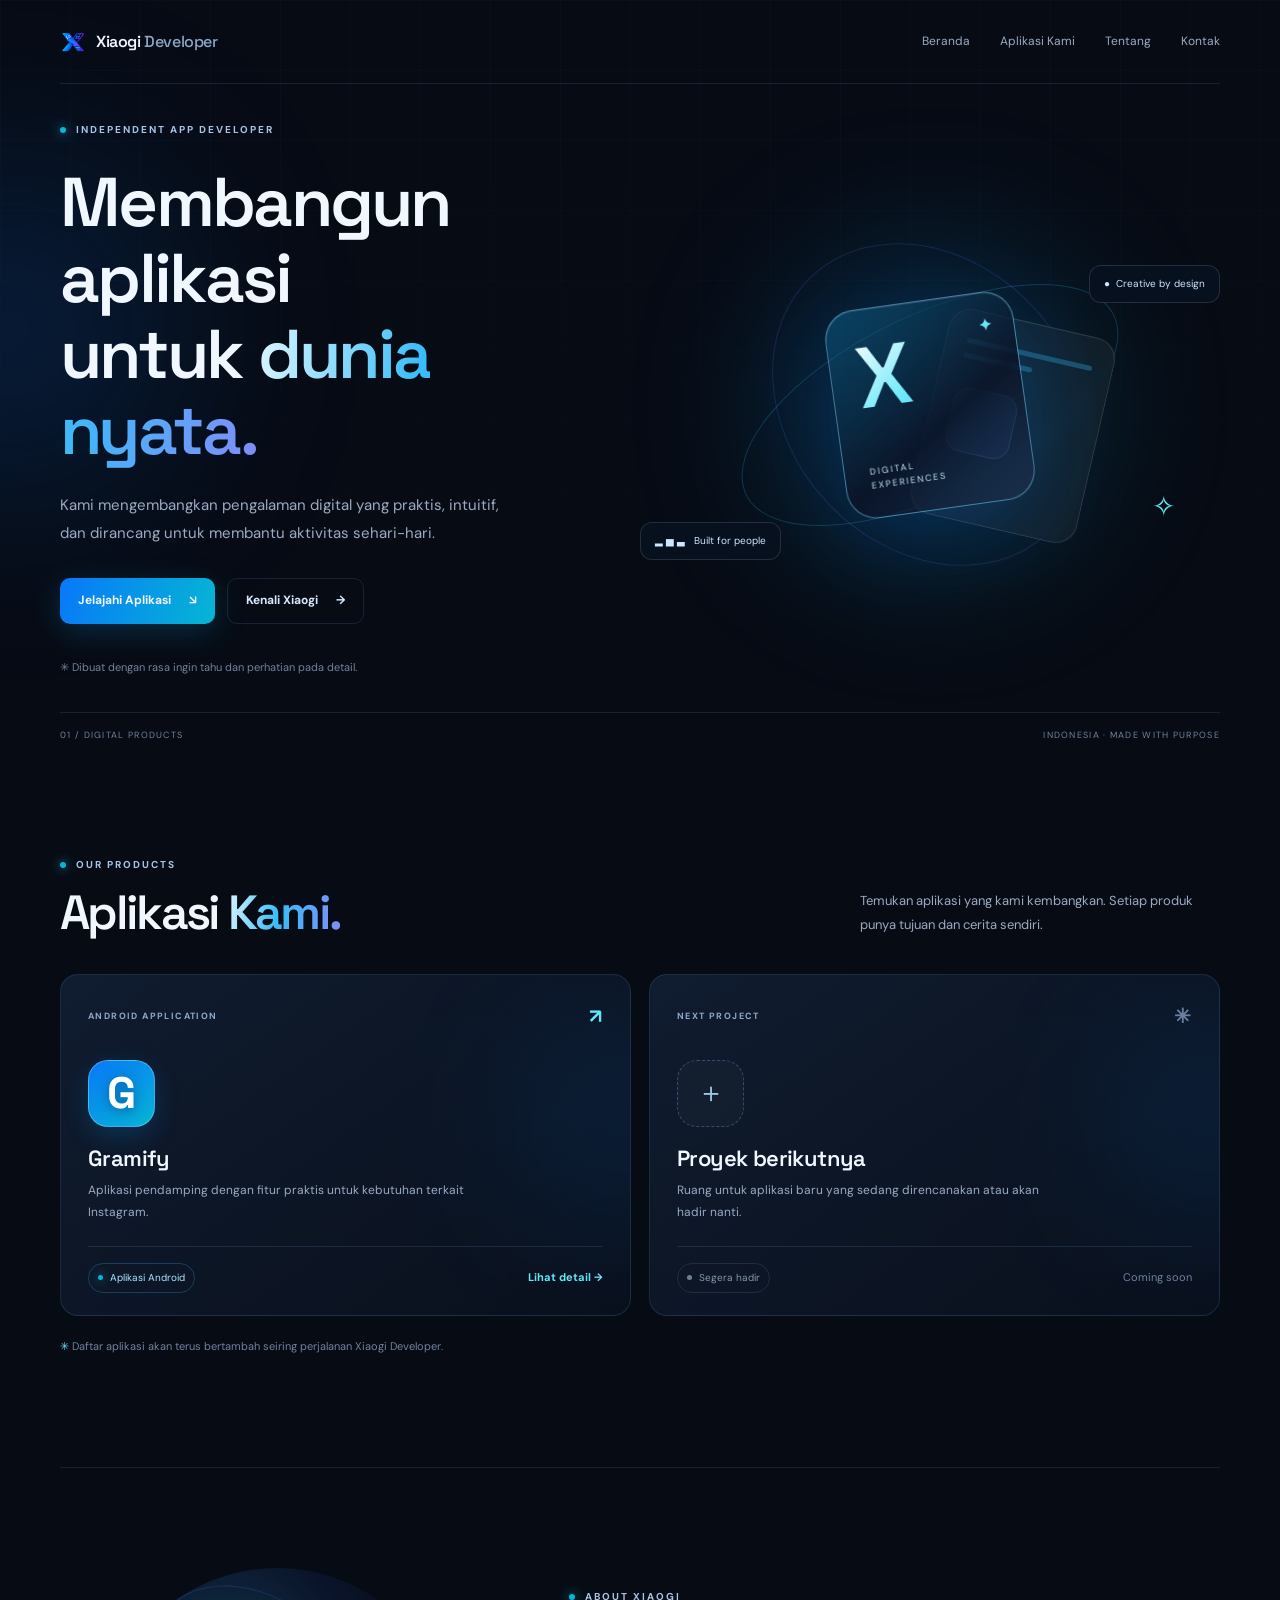
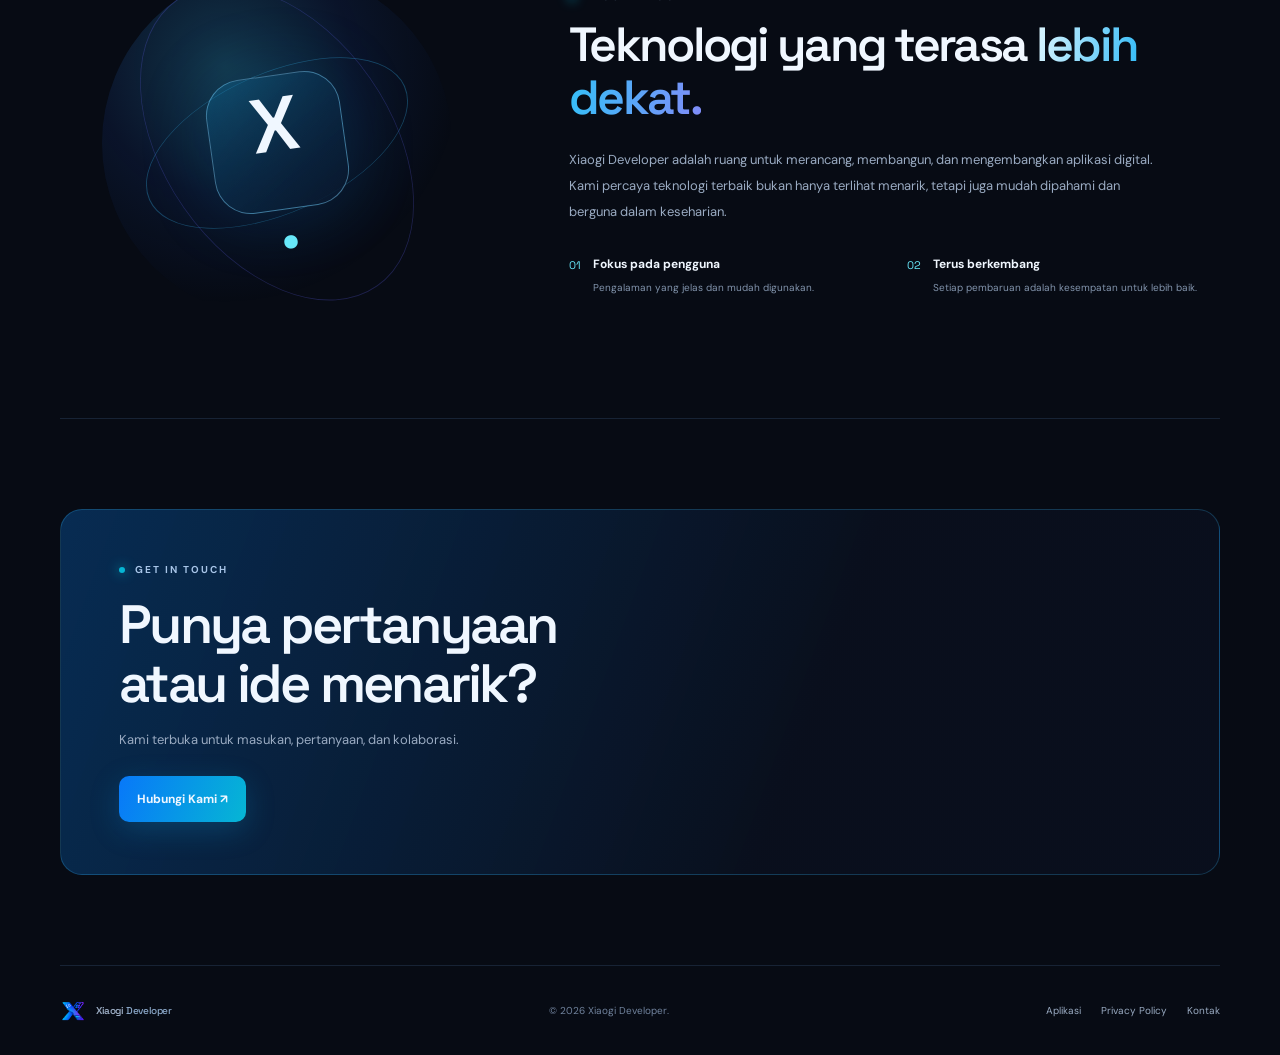
==== index.html @ 9503aff1 "Update index.html" ====
<!doctype html>
<html lang="id">
<head>
<meta charset="utf-8"><meta name="viewport" content="width=device-width,initial-scale=1">
<meta name="theme-color" content="#0b0a12">
  <meta name="description" content="Xiaogi Developer — aplikasi digital yang dirancang untuk membantu aktivitas sehari-hari.">
<title>Xiaogi Developer — Aplikasi Digital</title>
<link rel="preconnect" href="https://fonts.googleapis.com"><link rel="preconnect" href="https://fonts.gstatic.com" crossorigin>
<link href="https://fonts.googleapis.com/css2?family=DM+Sans:wght@400;500;600;700&family=Space+Grotesk:wght@400;500;600;700&display=swap" rel="stylesheet"><link rel="stylesheet" href="style.css">
</head>
<body>
<div class="ambient"></div>
<header class="site-header">
  <a class="brand" href="#home">
      <img src="images/Logo_X.png"
         alt="logo x">
    <span>Xiaogi <b>Developer</b>
    </span>
  </a>
<button class="menu-toggle" aria-label="Buka navigasi" aria-expanded="false"><span></span><span></span></button>
<nav class="nav-links" aria-label="Navigasi utama"><a href="#home">Beranda</a><a href="#apps">Aplikasi Kami</a><a href="#about">Tentang</a><a href="#contact">Kontak</a></nav></header>
<main>
<section class="hero section-wrap" id="home">
  <div class="hero-copy reveal">
    <div class="eyebrow"><i>
    </i> INDEPENDENT APP DEVELOPER
    </div>
    <h1>Membangun aplikasi<br>untuk 
      <span class="gradient">dunia nyata.</span>
    </h1>
    <p class="lead">
      Kami mengembangkan pengalaman digital yang praktis, intuitif, dan dirancang untuk membantu aktivitas sehari-hari.
    </p>
    <div class="actions">
      <a class="button primary" href="#apps">
        Jelajahi Aplikasi <span>↘</span>
      </a>
      <a class="button quiet" href="#about">
        Kenali Xiaogi <span>→</span>
      </a>
    </div>
    <p class="footnote">✳ Dibuat dengan rasa ingin tahu dan perhatian pada detail.</p>
  </div>
<div class="hero-art reveal" aria-hidden="true">
  <div class="orbit orbit-a"></div>
  <div class="orbit orbit-b"></div>
  <div class="glow"></div>
  <div class="back-card">
    <div></div><div></div><span></span></div>
  <div class="main-tile">
    <strong>X</strong>
    <small>DIGITAL<br>EXPERIENCES</small><b>✦</b></div><div class="float top">● &nbsp;Creative by design</div><div class="float bottom">▂ ▅ ▃ &nbsp; Built for people</div><span class="spark">✧</span></div>
<div class="hero-bottom"><span>01 / DIGITAL PRODUCTS</span><span>INDONESIA · MADE WITH PURPOSE</span></div></section>
<section class="apps section-wrap" id="apps"><div class="section-heading reveal"><div><div class="eyebrow"><i></i> OUR PRODUCTS</div><h2>Aplikasi <span class="gradient">Kami.</span></h2></div><p>Temukan aplikasi yang kami kembangkan. Setiap produk punya tujuan dan cerita sendiri.</p></div>
<div class="app-grid">
<article class="app-card reveal"><div class="card-top"><span>ANDROID APPLICATION</span><b>↗</b></div><div class="app-icon"><span>G</span></div><h3>Gramify</h3><p>Aplikasi pendamping dengan fitur praktis untuk kebutuhan terkait Instagram.</p><div class="card-bottom"><span class="pill"><i></i> Aplikasi Android</span><a href="apps/gramify.html">Lihat detail →</a></div></article>
<article class="app-card reveal"><div class="card-top"><span>NEXT PROJECT</span><b class="muted">✳</b></div><div class="app-icon placeholder">＋</div><h3>Proyek berikutnya</h3><p>Ruang untuk aplikasi baru yang sedang direncanakan atau akan hadir nanti.</p><div class="card-bottom"><span class="pill muted-pill"><i></i> Segera hadir</span><span class="disabled">Coming soon</span></div></article>
</div><p class="apps-note">✳ Daftar aplikasi akan terus bertambah seiring perjalanan Xiaogi Developer.</p></section>
<section class="about section-wrap" id="about"><div class="orb"><div>X<span>.</span></div></div><div class="about-copy reveal"><div class="eyebrow"><i></i> ABOUT XIAOGI</div><h2>Teknologi yang terasa <span class="gradient">lebih dekat.</span></h2><p>Xiaogi Developer adalah ruang untuk merancang, membangun, dan mengembangkan aplikasi digital. Kami percaya teknologi terbaik bukan hanya terlihat menarik, tetapi juga mudah dipahami dan berguna dalam keseharian.</p><div class="principles"><div><b>01</b><span><strong>Fokus pada pengguna</strong><small>Pengalaman yang jelas dan mudah digunakan.</small></span></div><div><b>02</b><span><strong>Terus berkembang</strong><small>Setiap pembaruan adalah kesempatan untuk lebih baik.</small></span></div></div></div></section>
<section class="contact section-wrap" id="contact"><div class="contact-box reveal"><div class="eyebrow"><i></i> GET IN TOUCH</div><h2>Punya pertanyaan<br>atau ide menarik?</h2><p>Kami terbuka untuk masukan, pertanyaan, dan kolaborasi.</p><!-- Ganti email ini dengan email kontak resmi sebelum publikasi --><a class="button primary" href="mailto:ahmadijaya36@gmail.com">Hubungi Kami ↗</a></div></section>
</main>
<footer class="footer section-wrap">
  <a class="brand" href="#home">
    <img src="images/Logo_X.png"
         alt="logo x">
    <span>Xiaogi <b>Developer</b></span>
  </a><span>© <span id="year"></span> Xiaogi Developer.</span><div><a href="#apps">Aplikasi</a><a href="privacy.html">Privacy Policy</a><a href="#contact">Kontak</a></div></footer>
<script src="script.js"></script></body></html>
---- style.css ----
/* ==========================================
   XIAOGI DEVELOPER
   BLUE TECHNOLOGY THEME
========================================== */

:root {
  --bg: #070b14;
  --surface: #0e1626;
  --surface-light: #111e32;
  --text: #f0f7ff;
  --muted: #9aabc2;
  --line: rgba(120, 180, 255, .14);
  --blue: #0878f9;
  --cyan: #06b6d4;
  --indigo: #818cf8;
  --max: 1160px;
}

* {
  box-sizing: border-box;
}

html {
  scroll-behavior: smooth;
  scroll-padding-top: 90px;
}

body {
  margin: 0;
  background: var(--bg);
  color: var(--text);
  font-family: "DM Sans", sans-serif;
  line-height: 1.6;
  overflow-x: hidden;
}

body:before {
  content: "";
  position: fixed;
  inset: 0;
  pointer-events: none;
  z-index: -1;
  background-image:
    linear-gradient(rgba(80, 170, 255, .035) 1px, transparent 1px),
    linear-gradient(90deg, rgba(80, 170, 255, .035) 1px, transparent 1px);
  background-size: 70px 70px;
  mask-image: linear-gradient(#000, transparent 75%);
}

a {
  color: inherit;
  text-decoration: none;
}

.ambient {
  position: absolute;
  top: 170px;
  left: -150px;
  width: 320px;
  height: 320px;
  background: #0878f9;
  filter: blur(110px);
  opacity: .2;
  border-radius: 50%;
  pointer-events: none;
}

.section-wrap,
.site-header {
  width: min(var(--max), calc(100% - 64px));
  margin: auto;
}

/* HEADER */

.site-header {
  height: 84px;
  display: flex;
  align-items: center;
  justify-content: space-between;
  border-bottom: 1px solid var(--line);
  position: relative;
  z-index: 5;
}

.brand {
  display: flex;
  align-items: center;
  gap: 10px;
  font: 600 16px "Space Grotesk", sans-serif;
  letter-spacing: -.4px;
}

.brand img {
  width: 26px;
  height: 26px;
  max-width: 26px;
  max-height: 26px;
  display: block;
  object-fit: contain;
  flex: 0 0 26px;
}

.brand b {
  font-weight: 500;
  color: #8ba8c9;
}

.brand-mark {
  width: 30px;
  height: 30px;
  border: 1px solid #38bdf8;
  border-radius: 9px;
  background: linear-gradient(145deg, #1266d5, #07172b);
  display: grid;
  place-items: center;
  color: #e0f7ff;
  font-weight: 700;
}

.nav-links {
  display: flex;
  gap: 30px;
}

.nav-links a,
.footer a {
  font-size: 12px;
  color: var(--muted);
  transition: color .2s;
}

.nav-links a:hover,
.footer a:hover {
  color: #67e8f9;
}

.menu-toggle {
  display: none;
}

/* GENERAL TEXT */

.eyebrow {
  display: flex;
  align-items: center;
  gap: 10px;
  font-size: 10px;
  font-weight: 700;
  letter-spacing: 2px;
  color: #a8c5e8;
}

.eyebrow i,
.pill i {
  width: 6px;
  height: 6px;
  border-radius: 50%;
  background: var(--cyan);
  box-shadow: 0 0 12px var(--cyan);
  display: inline-block;
}

.gradient {
  background: linear-gradient(
    100deg,
    #e0f7ff,
    #38bdf8 45%,
    #818cf8
  );
  color: transparent;
  background-clip: text;
  -webkit-background-clip: text;
}

.hero h1,
.section-heading h2,
.about h2,
.contact h2 {
  font-family: "Space Grotesk", sans-serif;
  font-weight: 600;
  letter-spacing: -2.7px;
  line-height: 1.1;
}

/* HERO */

.hero {
  min-height: 610px;
  display: grid;
  grid-template-columns: 1fr 1fr;
  align-items: center;
  position: relative;
  padding-top: 38px;
  padding-bottom: 75px;
}

.hero-copy {
  position: relative;
  z-index: 2;
}

.hero h1 {
  font-size: clamp(43px, 5.5vw, 69px);
  margin: 27px 0 22px;
}

.lead {
  max-width: 460px;
  color: var(--muted);
  font-size: 15px;
  line-height: 1.9;
}

.actions {
  display: flex;
  gap: 12px;
  flex-wrap: wrap;
  margin-top: 30px;
}

.button {
  min-height: 46px;
  padding: 0 18px;
  border-radius: 10px;
  display: inline-flex;
  align-items: center;
  justify-content: center;
  gap: 18px;
  font-size: 12px;
  font-weight: 700;
  transition: transform .2s, box-shadow .2s;
}

.button:hover {
  transform: translateY(-2px);
}

.primary {
  background: linear-gradient(110deg, #0878f9, #06b6d4);
  box-shadow: 0 8px 30px rgba(14, 165, 233, .22);
}

.primary:hover {
  box-shadow: 0 10px 35px rgba(56, 189, 248, .32);
}

.quiet {
  border: 1px solid var(--line);
  color: #d6eaff;
}

.footnote {
  margin-top: 35px;
  color: #71839d;
  font-size: 11px;
}

/* HERO ART */

.hero-art {
  height: 430px;
  position: relative;
  display: grid;
  place-items: center;
}

.glow {
  position: absolute;
  width: 270px;
  height: 270px;
  background: linear-gradient(135deg, #0878f9, #06d6d6);
  filter: blur(90px);
  opacity: .3;
  border-radius: 50%;
}

.orbit {
  position: absolute;
  border: 1px solid rgba(56, 189, 248, .22);
  border-radius: 50%;
}

.orbit-a {
  width: 410px;
  height: 180px;
  transform: rotate(-26deg);
}

.orbit-b {
  width: 350px;
  height: 285px;
  transform: rotate(48deg);
  border-color: rgba(99, 102, 241, .2);
}

.main-tile {
  width: 190px;
  height: 210px;
  border: 1px solid rgba(125, 211, 252, .5);
  border-radius: 30px;
  position: relative;
  display: flex;
  flex-direction: column;
  justify-content: space-between;
  padding: 25px;
  background: linear-gradient(
    145deg,
    rgba(14, 165, 233, .28),
    rgba(10, 20, 40, .92) 58%,
    rgba(99, 102, 241, .12)
  );
  box-shadow:
    inset 0 1px rgba(255, 255, 255, .12),
    0 28px 90px rgba(0, 100, 255, .16);
  transform: rotate(-8deg);
  z-index: 1;
}

.main-tile strong {
  font: 600 86px/1 "Space Grotesk", sans-serif;
  background: linear-gradient(145deg, #fff, #67e8f9 55%, #818cf8);
  color: transparent;
  background-clip: text;
  -webkit-background-clip: text;
}

.main-tile small {
  font-size: 9px;
  letter-spacing: 2px;
  line-height: 1.5;
  color: #c7e8ff;
}

.main-tile > b {
  position: absolute;
  right: 22px;
  top: 20px;
  color: #67e8f9;
}

.back-card {
  position: absolute;
  width: 170px;
  height: 210px;
  border: 1px solid #ffffff20;
  border-radius: 22px;
  background: #ffffff09;
  backdrop-filter: blur(8px);
  transform: translate(83px, 21px) rotate(13deg);
  padding: 28px 20px;
}

.back-card div {
  height: 5px;
  width: 100%;
  border-radius: 5px;
  background: rgba(56, 189, 248, .3);
  margin-bottom: 10px;
}

.back-card div:nth-child(2) {
  width: 55%;
}

.back-card span {
  display: block;
  width: 65px;
  height: 65px;
  border-radius: 16px;
  margin-top: 28px;
  background: linear-gradient(
    135deg,
    rgba(56, 189, 248, .22),
    rgba(99, 102, 241, .12)
  );
  border: 1px solid rgba(125, 211, 252, .22);
}

.float {
  position: absolute;
  padding: 10px 14px;
  border: 1px solid #ffffff20;
  border-radius: 12px;
  background: rgba(8, 17, 32, .9);
  backdrop-filter: blur(12px);
  font-size: 10px;
  color: #cbe8ff;
  z-index: 2;
}

.float.top {
  top: 75px;
  right: 0;
}

.float.bottom {
  bottom: 60px;
  left: 0;
}

.spark {
  position: absolute;
  bottom: 90px;
  right: 45px;
  color: #67e8f9;
  font-size: 28px;
}

.hero-bottom {
  position: absolute;
  bottom: 20px;
  left: 0;
  right: 0;
  display: flex;
  justify-content: space-between;
  border-top: 1px solid var(--line);
  padding-top: 15px;
  color: #71839d;
  font-size: 9px;
  letter-spacing: 1.3px;
}

/* APPLICATIONS */

.apps {
  padding-top: 95px;
  padding-bottom: 100px;
}

.section-heading {
  display: flex;
  align-items: end;
  justify-content: space-between;
  gap: 40px;
  margin-bottom: 34px;
}

.section-heading h2,
.about h2 {
  font-size: clamp(35px, 4vw, 48px);
  margin: 14px 0 0;
}

.section-heading > p {
  max-width: 360px;
  color: var(--muted);
  font-size: 13px;
  line-height: 1.8;
  margin: 0 0 4px;
}

.app-grid {
  display: grid;
  grid-template-columns: repeat(2, minmax(0, 1fr));
  gap: 18px;
}

.app-card {
  position: relative;
  min-height: 325px;
  padding: 25px 27px 22px;
  background: linear-gradient(145deg, #101d31f5, #0a101df5);
  border: 1px solid var(--line);
  border-radius: 18px;
  overflow: hidden;
  transition: transform .25s, border-color .25s;
}

.app-card:before {
  content: "";
  position: absolute;
  width: 190px;
  height: 190px;
  right: -85px;
  top: 55px;
  border-radius: 50%;
  background: #078bff;
  filter: blur(80px);
  opacity: .14;
  pointer-events: none;
}

.app-card:hover {
  transform: translateY(-4px);
  border-color: rgba(56, 189, 248, .55);
}

.card-top,
.card-bottom {
  display: flex;
  align-items: center;
  justify-content: space-between;
  gap: 12px;
}

.card-top {
  font-size: 9px;
  letter-spacing: 1.4px;
  color: #91a9c8;
  font-weight: 700;
}

.card-top b {
  font-size: 20px;
  color: #67e8f9;
}

.card-top .muted {
  color: #6d819b;
}

.app-icon {
  width: 67px;
  height: 67px;
  border-radius: 20px;
  margin: 28px 0 17px;
  display: grid;
  place-items: center;
  background: linear-gradient(145deg, #0878f9, #06b6d4);
  box-shadow: 0 9px 26px rgba(0, 153, 255, .2);
  border: 1px solid rgba(255, 255, 255, .25);
  position: relative;
}

.app-icon span {
  font: 700 44px "Space Grotesk", sans-serif;
  color: #fff;
  text-shadow: 0 2px 12px rgba(0, 30, 80, .5);
}

.placeholder {
  border: 1px dashed rgba(125, 211, 252, .28);
  background: rgba(255, 255, 255, .025);
  color: #9cc9e8;
  font-size: 28px;
  box-shadow: none;
}

.app-card h3 {
  font: 600 22px "Space Grotesk", sans-serif;
  letter-spacing: -.6px;
  margin: 0 0 8px;
}

.app-card > p {
  max-width: 390px;
  min-height: 44px;
  font-size: 12px;
  color: var(--muted);
  line-height: 1.8;
  margin: 0 0 22px;
}

.card-bottom {
  padding-top: 16px;
  border-top: 1px solid var(--line);
}

.pill {
  display: inline-flex;
  align-items: center;
  gap: 7px;
  border: 1px solid rgba(56, 189, 248, .25);
  border-radius: 99px;
  padding: 6px 9px;
  font-size: 10px;
  color: #a9e8ff;
}

.pill i {
  width: 5px;
  height: 5px;
}

.muted-pill {
  color: #8597ad;
  border-color: var(--line);
}

.muted-pill i {
  background: #6f8096;
  box-shadow: none;
}

.card-bottom > a {
  font-size: 11px;
  font-weight: 700;
  color: #67e8f9;
  white-space: nowrap;
}

.disabled {
  font-size: 11px;
  color: #71839d;
}

.apps-note {
  font-size: 11px;
  color: #71839d;
  margin-top: 22px;
}

.apps-note:first-letter {
  color: #67e8f9;
}

/* ABOUT */

.about {
  border-top: 1px solid var(--line);
  border-bottom: 1px solid var(--line);
  padding-top: 100px;
  padding-bottom: 100px;
  display: grid;
  grid-template-columns: .8fr 1.2fr;
  gap: 75px;
  align-items: center;
}

.orb {
  width: min(100%, 350px);
  aspect-ratio: 1;
  border-radius: 50%;
  display: grid;
  place-items: center;
  margin: auto;
  position: relative;
  background: radial-gradient(
    circle at 35% 28%,
    rgba(56, 189, 248, .24),
    rgba(37, 99, 235, .1) 38%,
    transparent 70%
  );
}

.orb:before,
.orb:after {
  content: "";
  position: absolute;
  inset: 10%;
  border: 1px solid rgba(56, 189, 248, .3);
  border-radius: 50%;
  transform: rotate(-24deg) scaleY(.5);
}

.orb:after {
  inset: 0;
  transform: rotate(55deg) scaleY(.65);
  border-color: rgba(99, 102, 241, .25);
}

.orb div {
  width: 135px;
  height: 135px;
  border: 1px solid rgba(125, 211, 252, .45);
  border-radius: 36px;
  display: grid;
  place-items: center;
  font: 600 76px "Space Grotesk", sans-serif;
  background: linear-gradient(
    145deg,
    rgba(14, 165, 233, .25),
    rgba(10, 24, 46, .92)
  );
  box-shadow: 0 0 75px rgba(14, 165, 233, .15);
  transform: rotate(-8deg);
}

.orb span {
  color: #67e8f9;
}

.about h2 {
  max-width: 570px;
  margin-bottom: 22px;
}

.about-copy > p {
  max-width: 590px;
  font-size: 13px;
  color: var(--muted);
  line-height: 2;
}

.principles {
  display: grid;
  grid-template-columns: 1fr 1fr;
  gap: 24px;
  margin-top: 30px;
}

.principles > div {
  display: flex;
  gap: 12px;
}

.principles > div > b {
  font: 11px "Space Grotesk", sans-serif;
  color: #67e8f9;
  padding-top: 3px;
}

.principles strong,
.principles small {
  display: block;
}

.principles strong {
  font-size: 12px;
}

.principles small {
  color: #8294ac;
  font-size: 10px;
  line-height: 1.7;
  margin-top: 5px;
}

/* CONTACT */

.contact {
  padding-top: 90px;
  padding-bottom: 90px;
}

.contact-box {
  position: relative;
  overflow: hidden;
  border: 1px solid rgba(56, 189, 248, .24);
  border-radius: 22px;
  padding: 52px 58px;
  background: linear-gradient(
    110deg,
    rgba(8, 72, 135, .55),
    rgba(10, 16, 30, .92) 64%
  );
}

.contact h2 {
  font-size: clamp(36px, 4.5vw, 54px);
  margin: 17px 0;
  position: relative;
}

.contact p {
  font-size: 13px;
  color: var(--muted);
  margin-bottom: 25px;
}

/* FOOTER */

.footer {
  min-height: 90px;
  border-top: 1px solid var(--line);
  display: flex;
  align-items: center;
  justify-content: space-between;
  gap: 20px;
}

.footer > span {
  font-size: 10px;
  color: #71839d;
}

.footer > div {
  display: flex;
  gap: 20px;
}

.footer a {
  font-size: 10px;
}

/* GRAMIFY SCREENSHOT GALLERY */

.gramify-gallery {
  margin: 48px 0;
}

.gramify-gallery h2 {
  color: #e0f2fe;
  margin-bottom: 24px;
}

.screenshot-grid {
  display: grid;
  grid-template-columns: repeat(4, minmax(0, 1fr));
  gap: 18px;
}

.screenshot-grid img {
  display: block;
  width: 100%;
  height: auto;
  border-radius: 16px;
  border: 1px solid rgba(56, 189, 248, .3);
  background: #0b1424;
  box-shadow: 0 8px 28px rgba(0, 0, 0, .25);
  transition: transform .25s ease, border-color .25s ease;
}

.screenshot-grid img:hover {
  transform: translateY(-5px);
  border-color: #38bdf8;
}

/* REVEAL ANIMATION */

.reveal {
  opacity: 0;
  transform: translateY(15px);
  transition: opacity .7s, transform .7s;
}

.reveal.visible {
  opacity: 1;
  transform: none;
}

/* TABLET */

@media (max-width: 850px) {
  .section-wrap,
  .site-header {
    width: calc(100% - 40px);
  }

  .hero {
    grid-template-columns: 1fr .85fr;
    min-height: 560px;
  }

  .hero h1 {
    font-size: clamp(39px, 6vw, 55px);
  }

  .hero-art {
    transform: scale(.83);
    margin-inline: -30px;
  }

  .section-heading {
    align-items: flex-start;
    flex-direction: column;
    gap: 15px;
  }

  .section-heading > p {
    max-width: 520px;
  }

  .about {
    gap: 35px;
    grid-template-columns: .7fr 1.3fr;
  }

  .orb {
    width: 250px;
  }

  .orb div {
    width: 110px;
    height: 110px;
    font-size: 60px;
  }

  .principles {
    grid-template-columns: 1fr;
    gap: 15px;
  }

  .footer {
    flex-wrap: wrap;
    padding-block: 20px;
  }

  .footer > span {
    order: 3;
    width: 100%;
  }

  .screenshot-grid {
    grid-template-columns: repeat(2, minmax(0, 1fr));
  }
}

/* MOBILE */

@media (max-width: 620px) {
  .section-wrap,
  .site-header {
    width: calc(100% - 36px);
  }

  .site-header {
    height: 72px;
  }

  .brand {
    font-size: 14px;
  }

  .menu-toggle {
    display: flex;
    flex-direction: column;
    gap: 5px;
    padding: 10px;
    background: none;
    border: 0;
    cursor: pointer;
  }

  .menu-toggle span {
    width: 22px;
    height: 2px;
    background: #d6eaff;
    border-radius: 2px;
  }

  .nav-links {
    position: absolute;
    top: 62px;
    left: 0;
    right: 0;
    display: none;
    flex-direction: column;
    gap: 0;
    padding: 8px;
    border: 1px solid var(--line);
    border-radius: 14px;
    background: rgba(7, 13, 25, .98);
  }

  .nav-links.open {
    display: flex;
  }

  .nav-links a {
    padding: 12px;
    border-radius: 8px;
  }

  .hero {
    display: flex;
    flex-direction: column;
    align-items: stretch;
    padding-top: 65px;
    padding-bottom: 70px;
    min-height: 0;
  }

  .hero h1 {
    font-size: clamp(43px, 12vw, 59px);
    letter-spacing: -2.4px;
  }

  .lead {
    font-size: 14px;
  }

  .hero-art {
    height: 320px;
    transform: scale(.82);
    margin: -3px -28px;
  }

  .hero-bottom {
    font-size: 8px;
    letter-spacing: .6px;
    gap: 10px;
  }

  .hero-bottom span:last-child {
    text-align: right;
  }

  .apps {
    padding-top: 70px;
    padding-bottom: 75px;
  }

  .section-heading h2,
  .about h2 {
    font-size: 39px;
    letter-spacing: -1.8px;
  }

  .app-grid {
    grid-template-columns: 1fr;
  }

  .app-card {
    padding: 23px;
    min-height: 310px;
  }

  .app-card > p {
    min-height: 0;
  }

  .about {
    padding-top: 70px;
    padding-bottom: 70px;
    grid-template-columns: 1fr;
    gap: 25px;
  }

  .orb {
    width: 230px;
  }

  .principles {
    grid-template-columns: 1fr 1fr;
    gap: 14px;
  }

  .contact {
    padding-block: 60px;
  }

  .contact-box {
    padding: 35px 25px;
  }

  .contact h2 {
    font-size: 40px;
    letter-spacing: -1.8px;
  }

  .footer {
    gap: 17px;
  }

  .footer > div {
    gap: 14px;
  }

  .screenshot-grid {
    grid-template-columns: repeat(2, minmax(0, 1fr));
    gap: 10px;
  }

  .screenshot-grid img {
    border-radius: 12px;
  }
}

/* ACCESSIBILITY */

@media (prefers-reduced-motion: reduce) {
  *,
  *:before,
  *:after {
    scroll-behavior: auto !important;
    transition: none !important;
  }

  .reveal {
    opacity: 1;
    transform: none;
  }
}
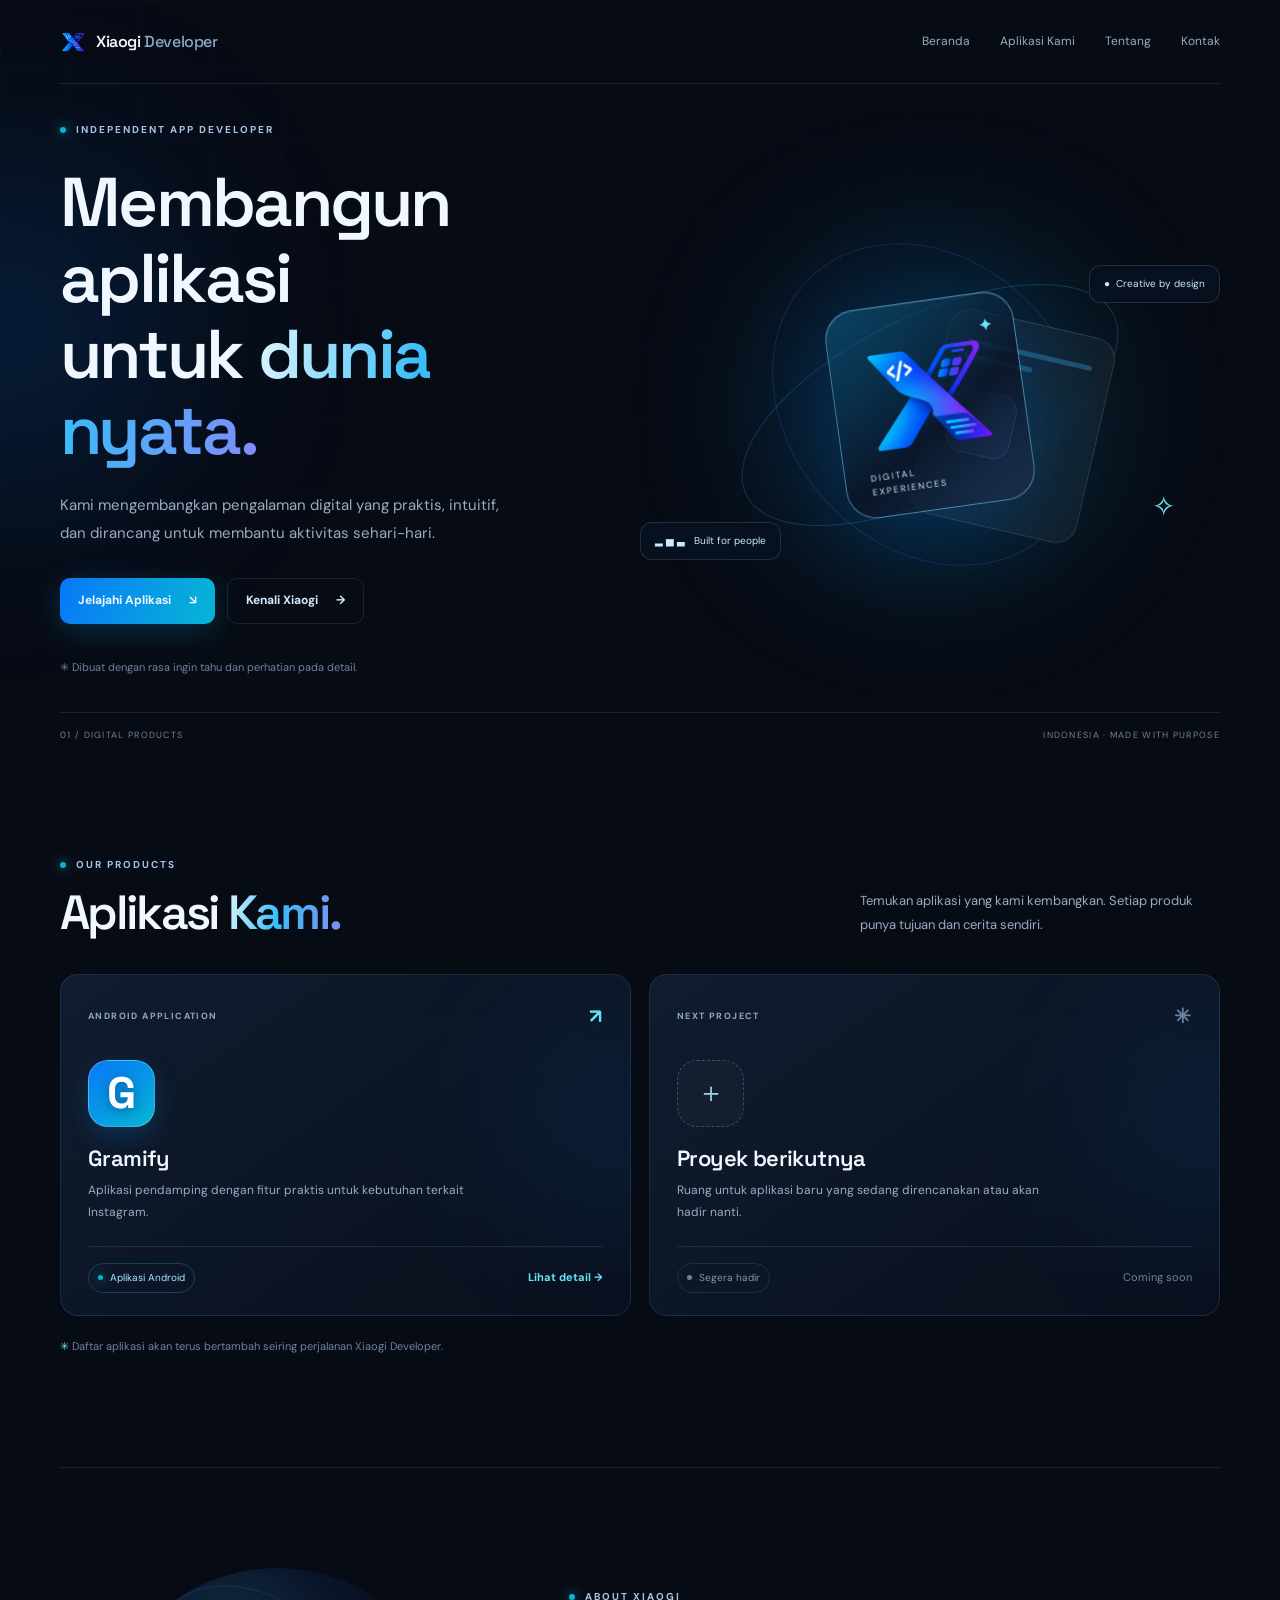
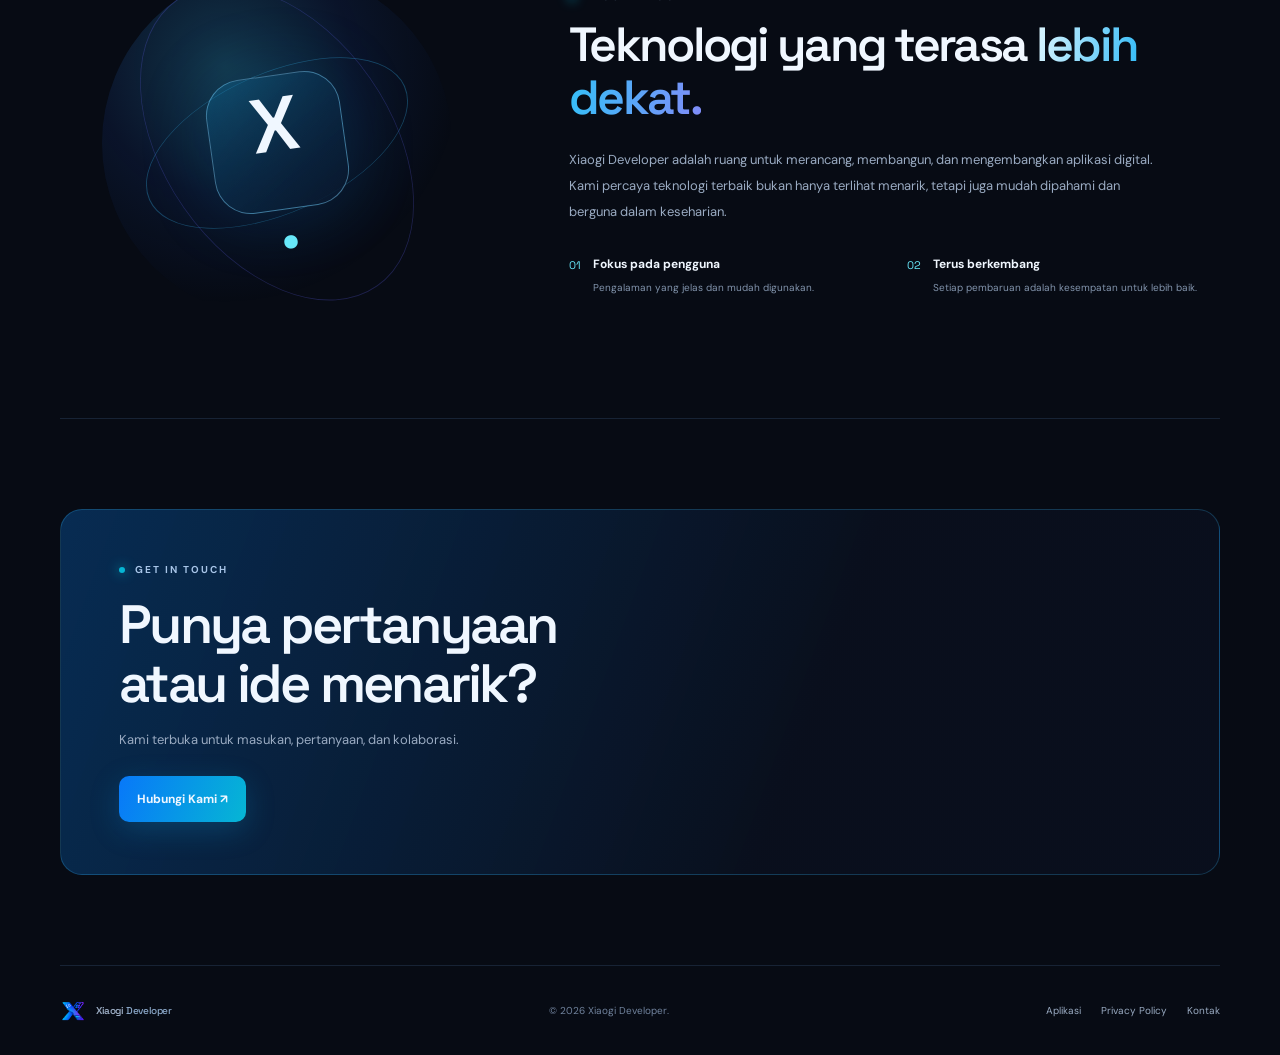
==== commit 097239bd: "Add logo image to main tile in index.html" ====
--- a/index.html
+++ b/index.html
@@ -48,7 +48,8 @@
   <div class="back-card">
     <div></div><div></div><span></span></div>
   <div class="main-tile">
-    <strong>X</strong>
+    <img src="images/Logo_X.png"
+         alt="logo x">
     <small>DIGITAL<br>EXPERIENCES</small><b>✦</b></div><div class="float top">● &nbsp;Creative by design</div><div class="float bottom">▂ ▅ ▃ &nbsp; Built for people</div><span class="spark">✧</span></div>
 <div class="hero-bottom"><span>01 / DIGITAL PRODUCTS</span><span>INDONESIA · MADE WITH PURPOSE</span></div></section>
 <section class="apps section-wrap" id="apps"><div class="section-heading reveal"><div><div class="eyebrow"><i></i> OUR PRODUCTS</div><h2>Aplikasi <span class="gradient">Kami.</span></h2></div><p>Temukan aplikasi yang kami kembangkan. Setiap produk punya tujuan dan cerita sendiri.</p></div>
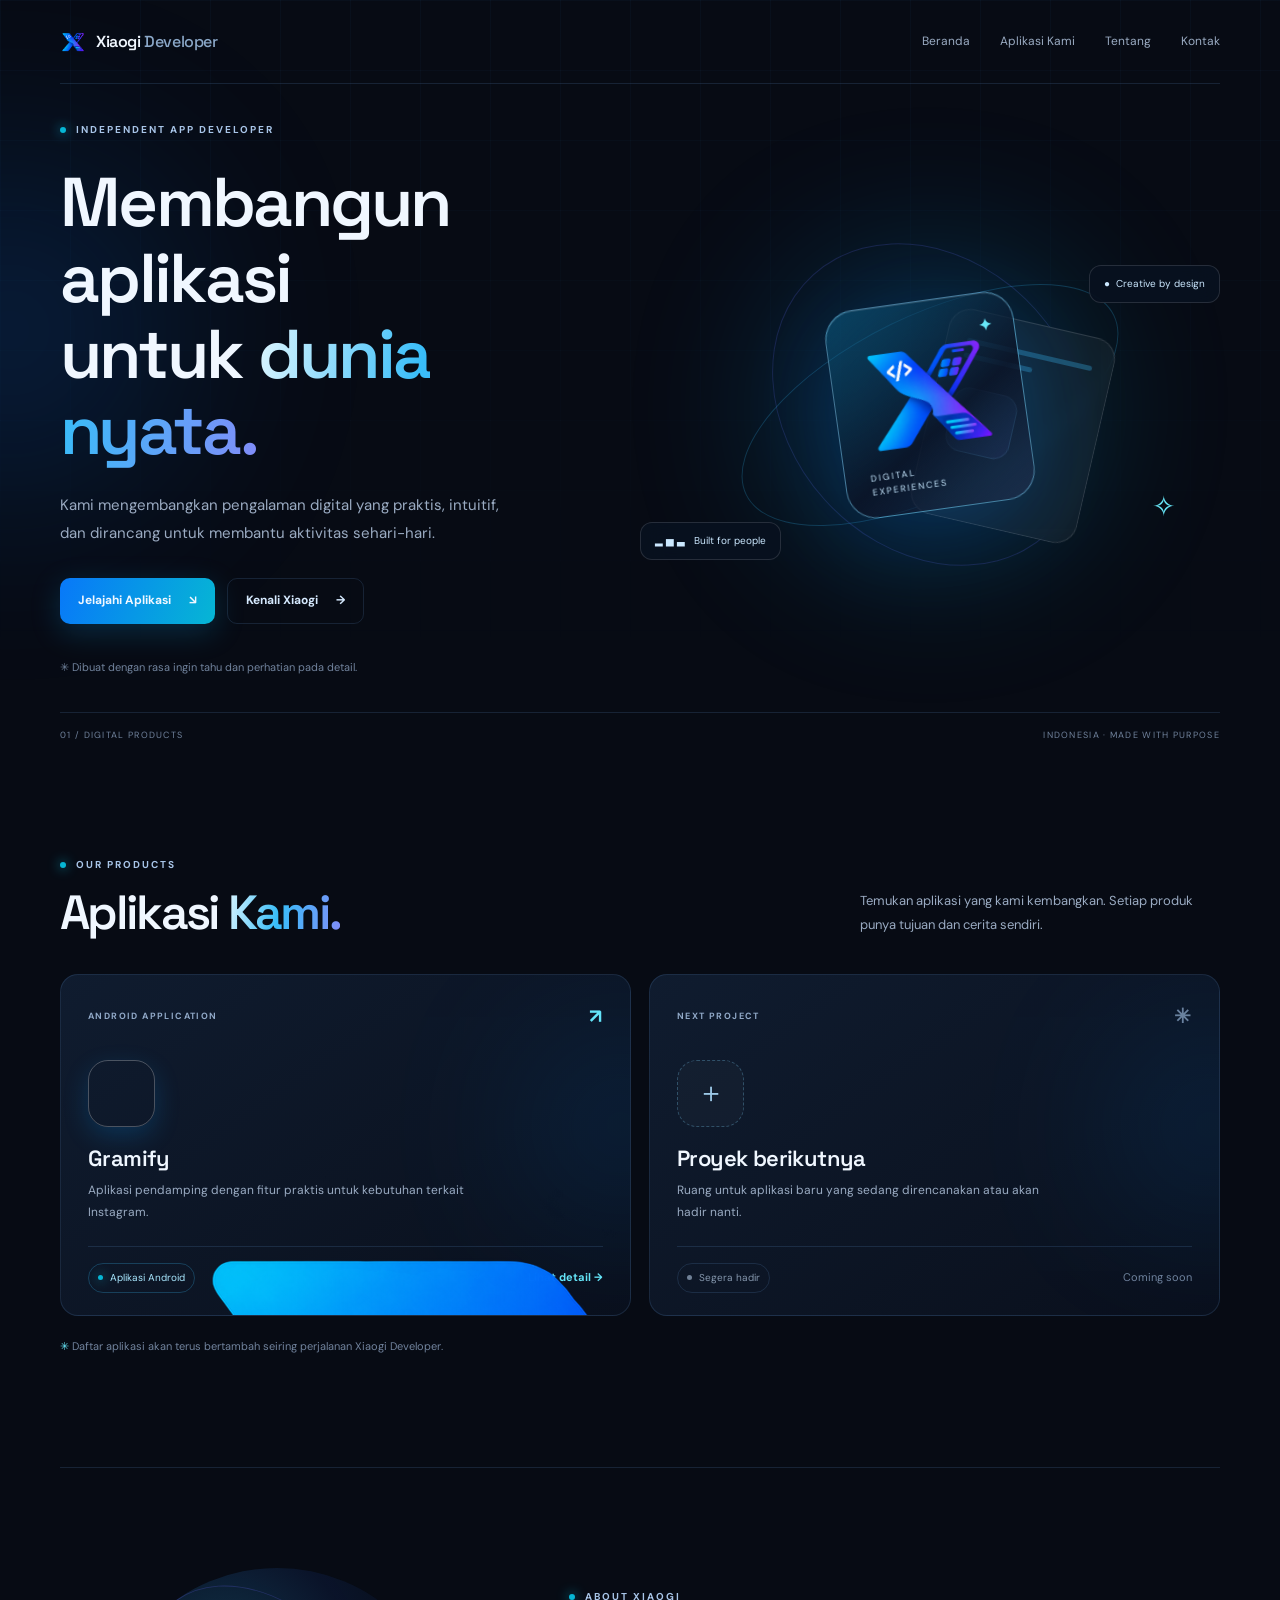
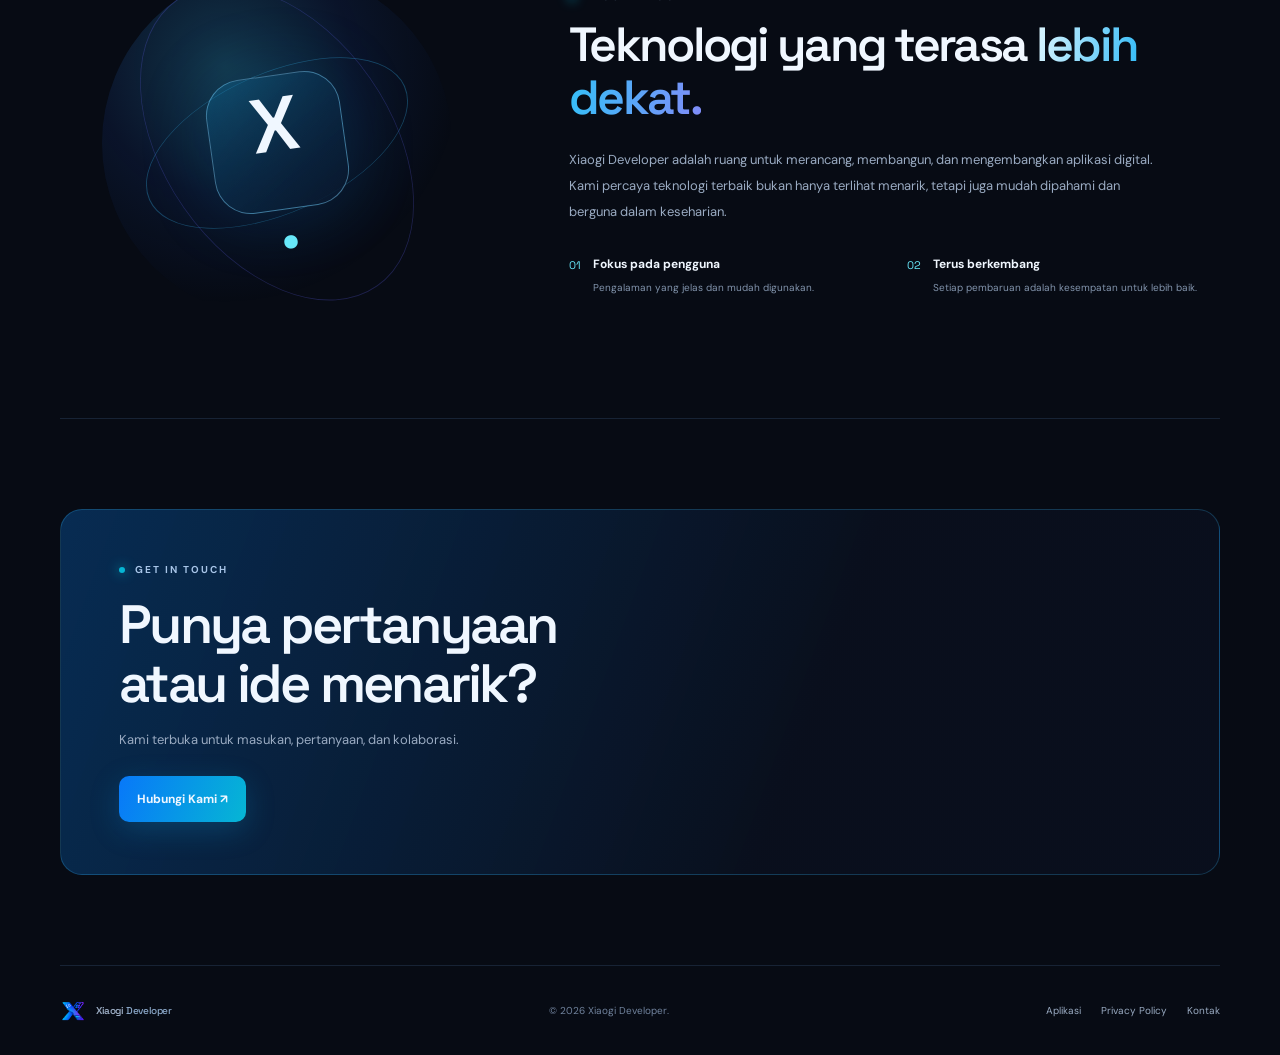
==== commit 9f7f93d1: "Update index.html" ====
--- a/index.html
+++ b/index.html
@@ -54,7 +54,14 @@
 <div class="hero-bottom"><span>01 / DIGITAL PRODUCTS</span><span>INDONESIA · MADE WITH PURPOSE</span></div></section>
 <section class="apps section-wrap" id="apps"><div class="section-heading reveal"><div><div class="eyebrow"><i></i> OUR PRODUCTS</div><h2>Aplikasi <span class="gradient">Kami.</span></h2></div><p>Temukan aplikasi yang kami kembangkan. Setiap produk punya tujuan dan cerita sendiri.</p></div>
 <div class="app-grid">
-<article class="app-card reveal"><div class="card-top"><span>ANDROID APPLICATION</span><b>↗</b></div><div class="app-icon"><span>G</span></div><h3>Gramify</h3><p>Aplikasi pendamping dengan fitur praktis untuk kebutuhan terkait Instagram.</p><div class="card-bottom"><span class="pill"><i></i> Aplikasi Android</span><a href="apps/gramify.html">Lihat detail →</a></div></article>
+<article class="app-card reveal">
+  <div class="card-top">
+    <span>ANDROID APPLICATION</span><b>↗</b>
+  </div>
+  <div class="app-icon">
+    <img src="images/Logo_X.png"
+         alt="logo x">
+  </div><h3>Gramify</h3><p>Aplikasi pendamping dengan fitur praktis untuk kebutuhan terkait Instagram.</p><div class="card-bottom"><span class="pill"><i></i> Aplikasi Android</span><a href="apps/gramify.html">Lihat detail →</a></div></article>
 <article class="app-card reveal"><div class="card-top"><span>NEXT PROJECT</span><b class="muted">✳</b></div><div class="app-icon placeholder">＋</div><h3>Proyek berikutnya</h3><p>Ruang untuk aplikasi baru yang sedang direncanakan atau akan hadir nanti.</p><div class="card-bottom"><span class="pill muted-pill"><i></i> Segera hadir</span><span class="disabled">Coming soon</span></div></article>
 </div><p class="apps-note">✳ Daftar aplikasi akan terus bertambah seiring perjalanan Xiaogi Developer.</p></section>
 <section class="about section-wrap" id="about"><div class="orb"><div>X<span>.</span></div></div><div class="about-copy reveal"><div class="eyebrow"><i></i> ABOUT XIAOGI</div><h2>Teknologi yang terasa <span class="gradient">lebih dekat.</span></h2><p>Xiaogi Developer adalah ruang untuk merancang, membangun, dan mengembangkan aplikasi digital. Kami percaya teknologi terbaik bukan hanya terlihat menarik, tetapi juga mudah dipahami dan berguna dalam keseharian.</p><div class="principles"><div><b>01</b><span><strong>Fokus pada pengguna</strong><small>Pengalaman yang jelas dan mudah digunakan.</small></span></div><div><b>02</b><span><strong>Terus berkembang</strong><small>Setiap pembaruan adalah kesempatan untuk lebih baik.</small></span></div></div></div></section>
--- a/style.css
+++ b/style.css
@@ -518,7 +518,6 @@
   margin: 28px 0 17px;
   display: grid;
   place-items: center;
-  background: linear-gradient(145deg, #0878f9, #06b6d4);
   box-shadow: 0 9px 26px rgba(0, 153, 255, .2);
   border: 1px solid rgba(255, 255, 255, .25);
   position: relative;
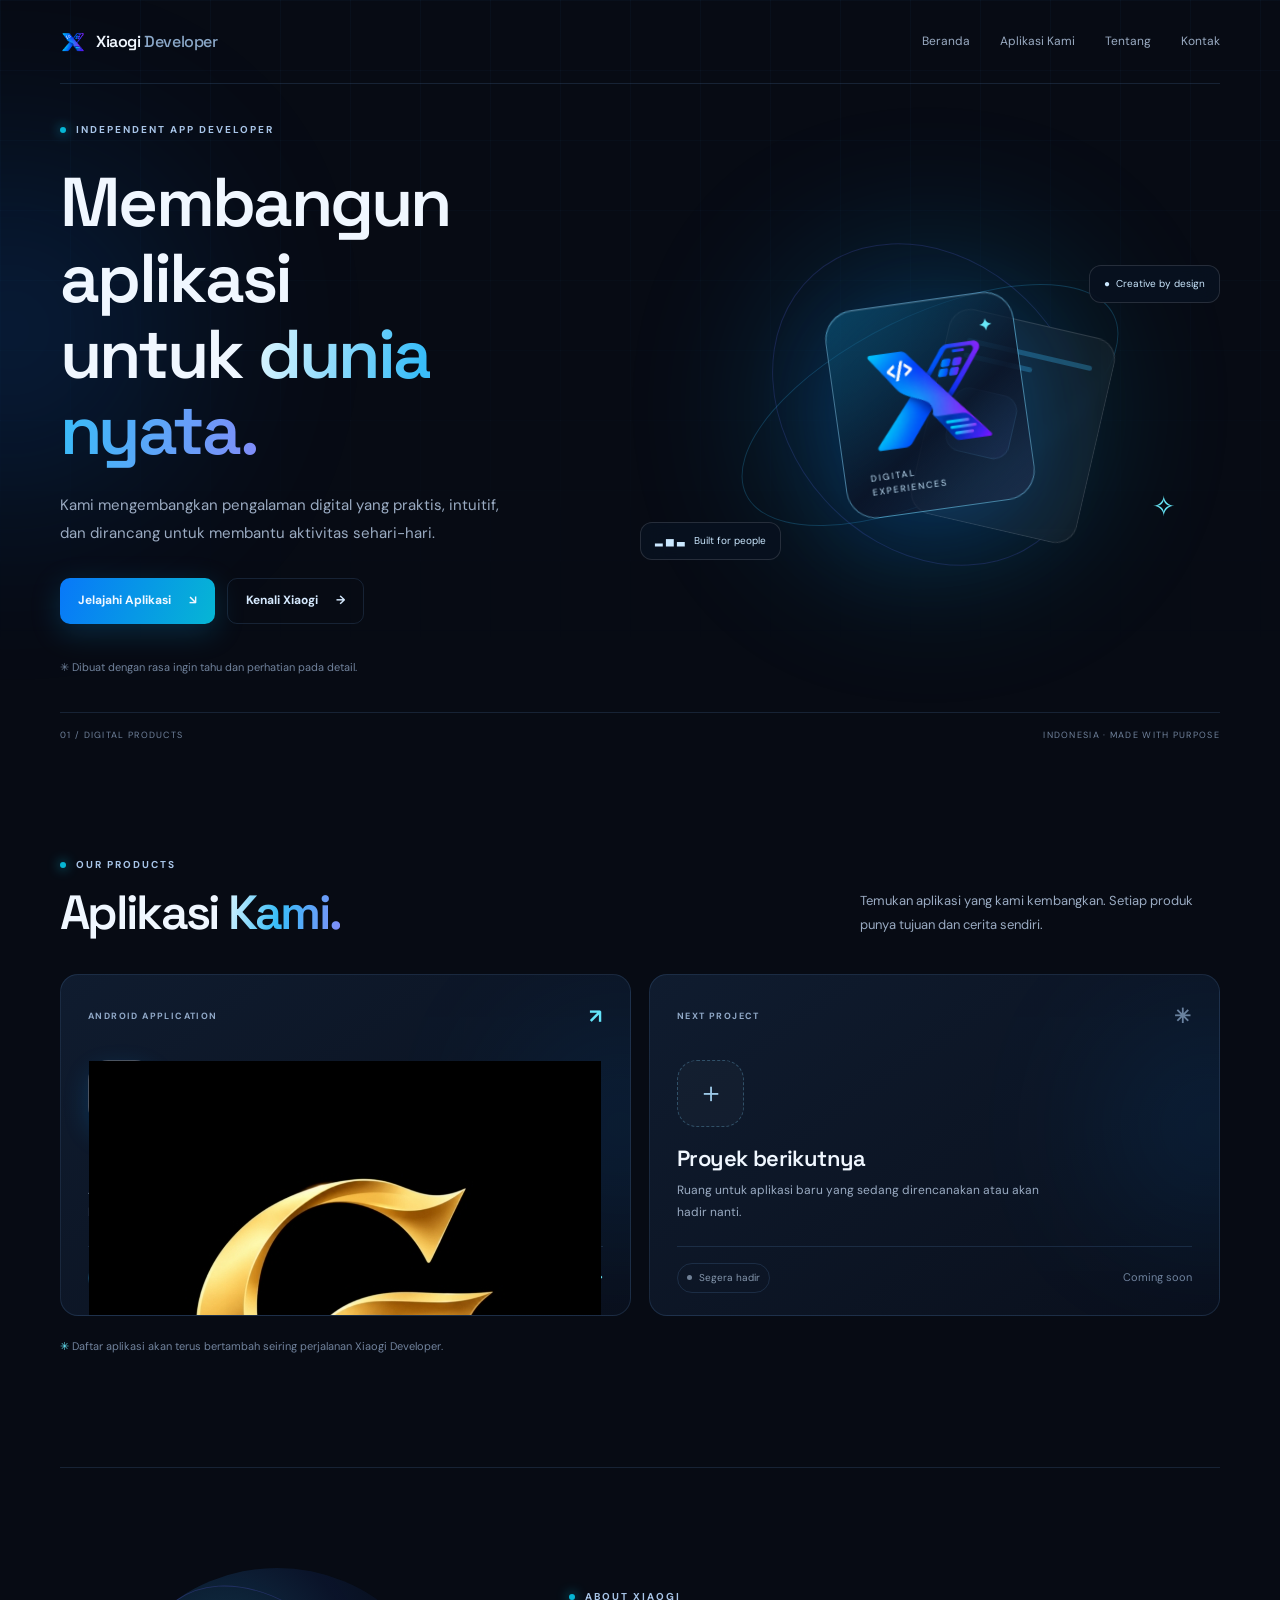
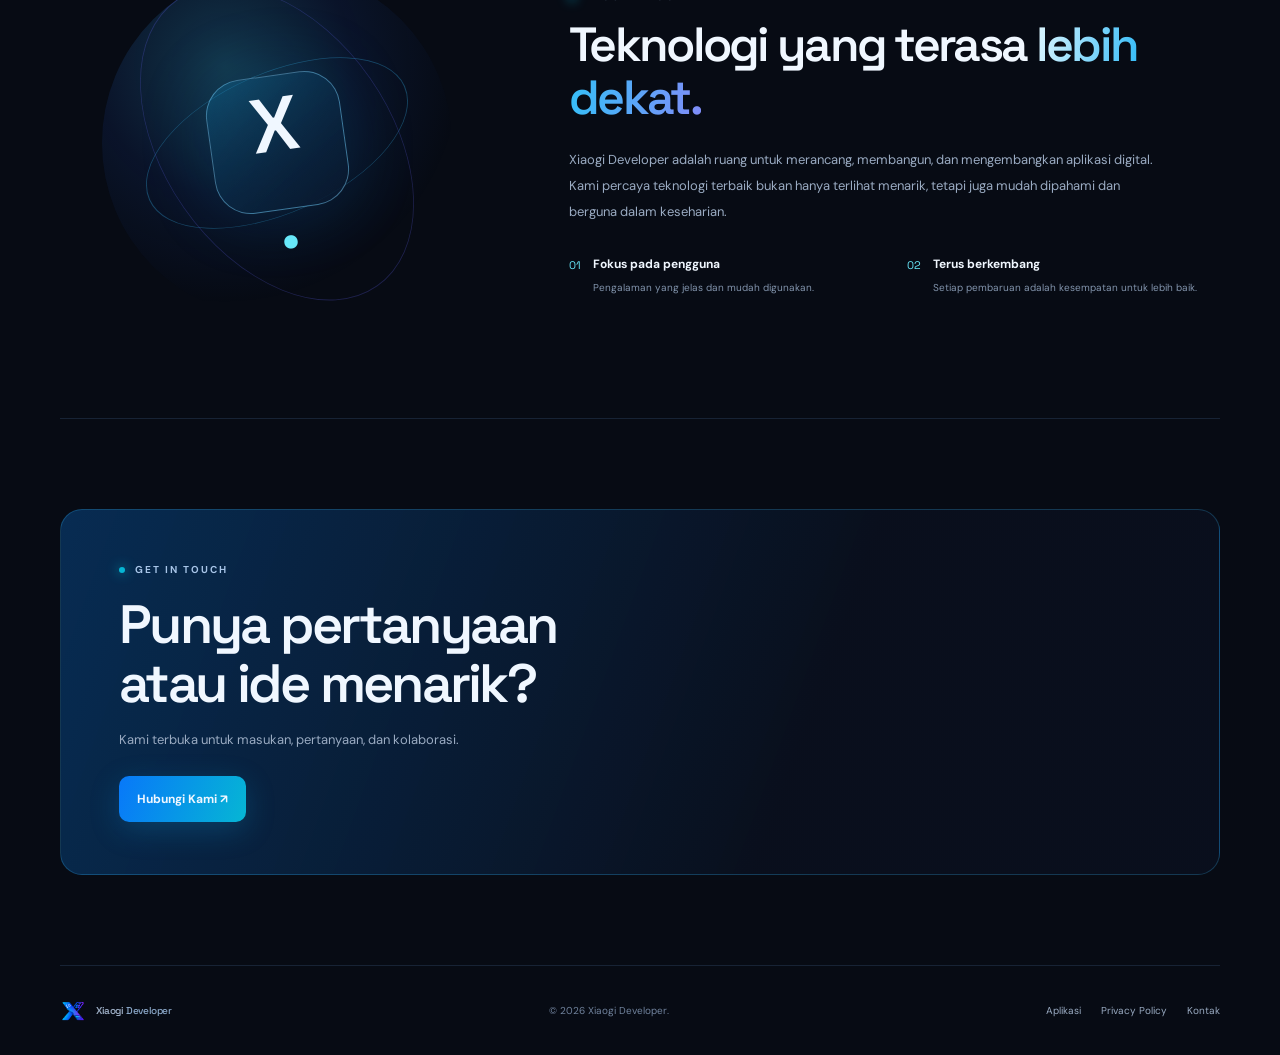
==== commit 3915abea: "Update index.html" ====
--- a/index.html
+++ b/index.html
@@ -59,9 +59,10 @@
     <span>ANDROID APPLICATION</span><b>↗</b>
   </div>
   <div class="app-icon">
-    <img src="images/Logo_X.png"
-         alt="logo x">
-  </div><h3>Gramify</h3><p>Aplikasi pendamping dengan fitur praktis untuk kebutuhan terkait Instagram.</p><div class="card-bottom"><span class="pill"><i></i> Aplikasi Android</span><a href="apps/gramify.html">Lihat detail →</a></div></article>
+    <img src="images/logo_gramify_listing.jpg"
+         alt="logo gramify">
+  </div>
+  <h3>Gramify</h3><p>Aplikasi pendamping dengan fitur praktis untuk kebutuhan terkait Instagram.</p><div class="card-bottom"><span class="pill"><i></i> Aplikasi Android</span><a href="apps/gramify.html">Lihat detail →</a></div></article>
 <article class="app-card reveal"><div class="card-top"><span>NEXT PROJECT</span><b class="muted">✳</b></div><div class="app-icon placeholder">＋</div><h3>Proyek berikutnya</h3><p>Ruang untuk aplikasi baru yang sedang direncanakan atau akan hadir nanti.</p><div class="card-bottom"><span class="pill muted-pill"><i></i> Segera hadir</span><span class="disabled">Coming soon</span></div></article>
 </div><p class="apps-note">✳ Daftar aplikasi akan terus bertambah seiring perjalanan Xiaogi Developer.</p></section>
 <section class="about section-wrap" id="about"><div class="orb"><div>X<span>.</span></div></div><div class="about-copy reveal"><div class="eyebrow"><i></i> ABOUT XIAOGI</div><h2>Teknologi yang terasa <span class="gradient">lebih dekat.</span></h2><p>Xiaogi Developer adalah ruang untuk merancang, membangun, dan mengembangkan aplikasi digital. Kami percaya teknologi terbaik bukan hanya terlihat menarik, tetapi juga mudah dipahami dan berguna dalam keseharian.</p><div class="principles"><div><b>01</b><span><strong>Fokus pada pengguna</strong><small>Pengalaman yang jelas dan mudah digunakan.</small></span></div><div><b>02</b><span><strong>Terus berkembang</strong><small>Setiap pembaruan adalah kesempatan untuk lebih baik.</small></span></div></div></div></section>
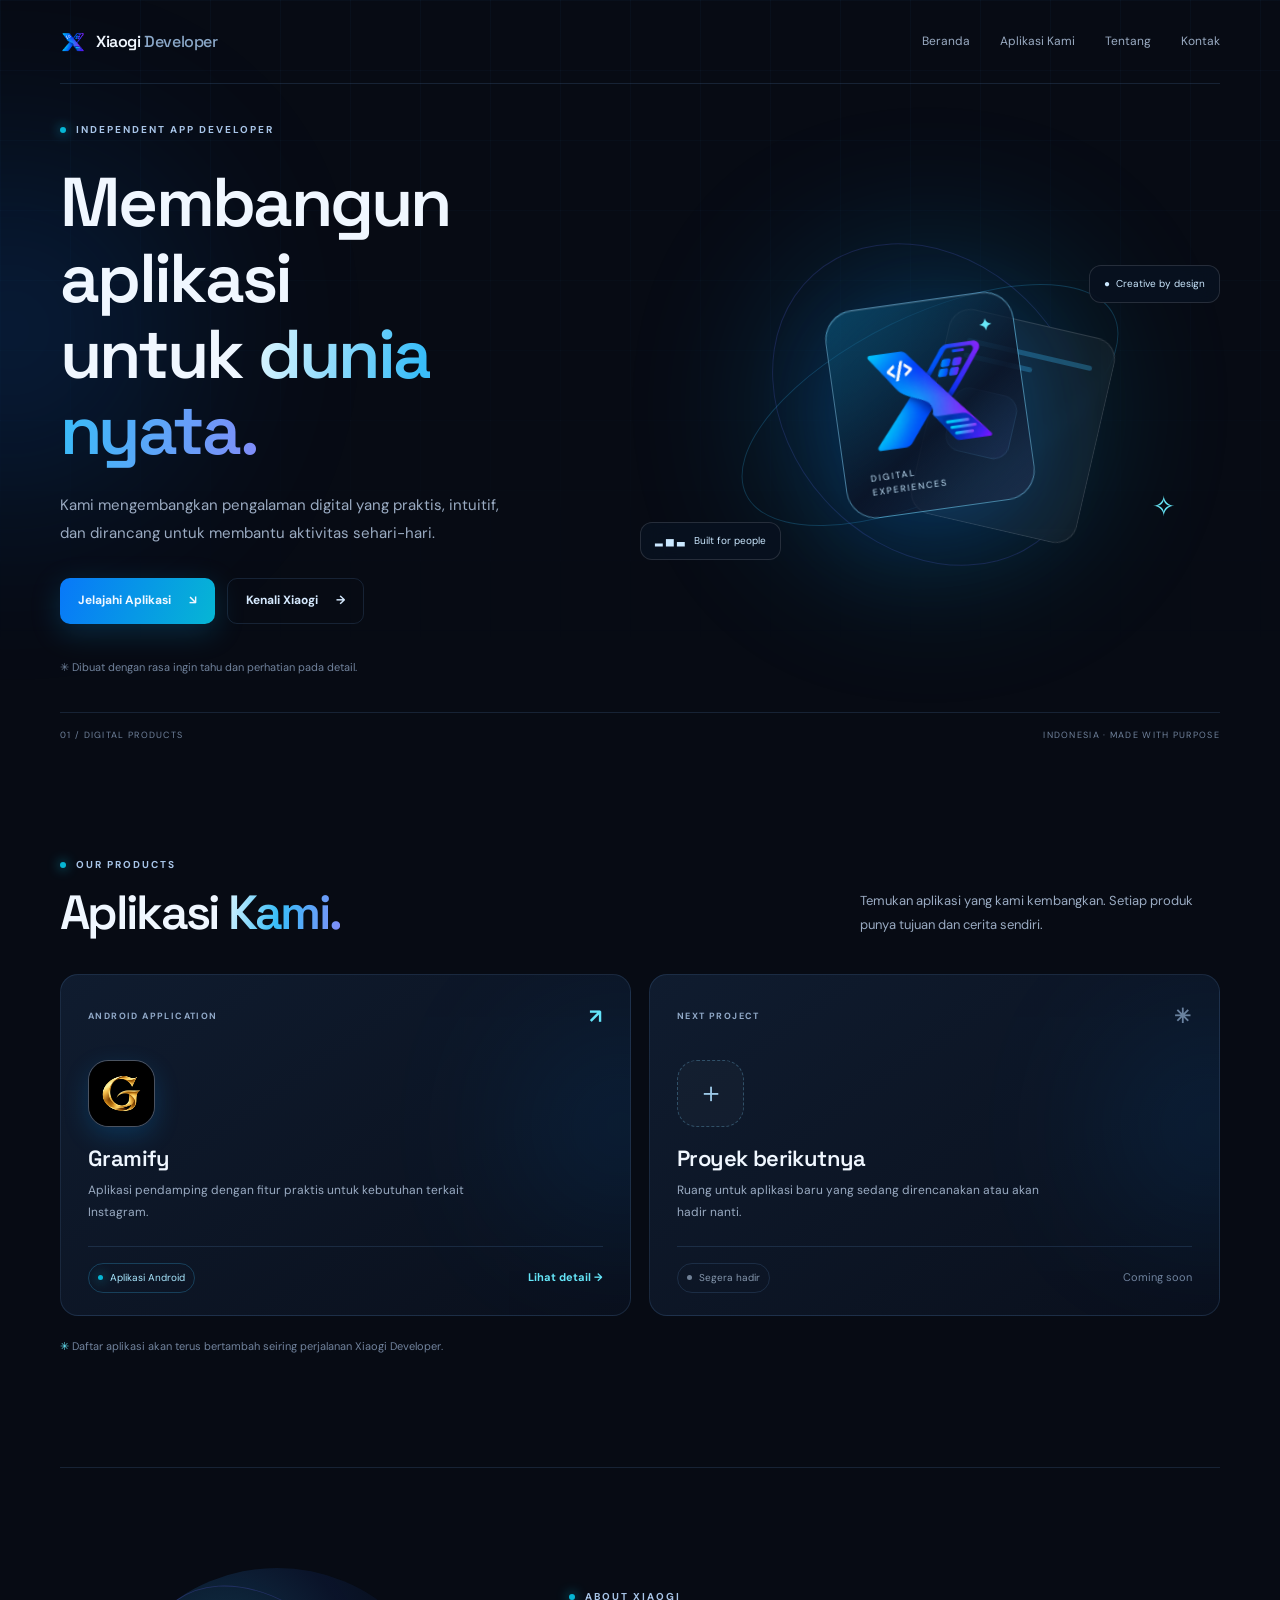
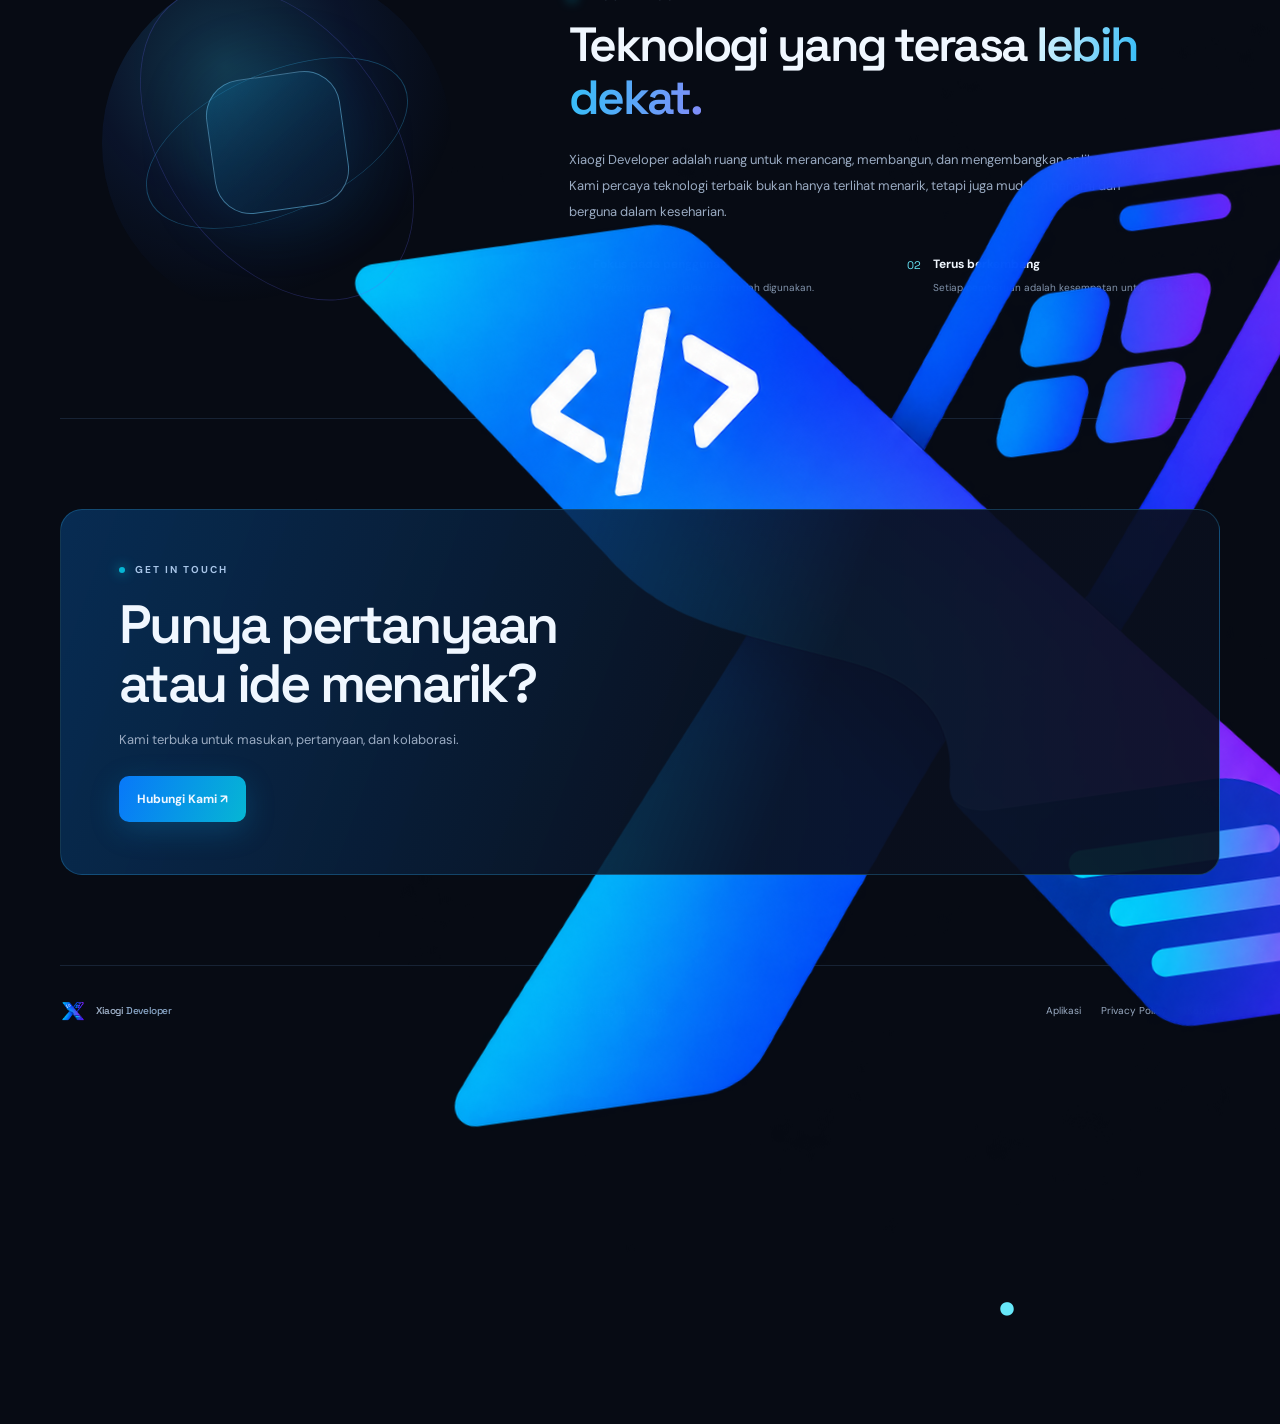
==== commit 1e801132: "Enhance about section with logo and layout adjustments Updated the about section to include a logo a" ====
--- a/index.html
+++ b/index.html
@@ -65,7 +65,13 @@
   <h3>Gramify</h3><p>Aplikasi pendamping dengan fitur praktis untuk kebutuhan terkait Instagram.</p><div class="card-bottom"><span class="pill"><i></i> Aplikasi Android</span><a href="apps/gramify.html">Lihat detail →</a></div></article>
 <article class="app-card reveal"><div class="card-top"><span>NEXT PROJECT</span><b class="muted">✳</b></div><div class="app-icon placeholder">＋</div><h3>Proyek berikutnya</h3><p>Ruang untuk aplikasi baru yang sedang direncanakan atau akan hadir nanti.</p><div class="card-bottom"><span class="pill muted-pill"><i></i> Segera hadir</span><span class="disabled">Coming soon</span></div></article>
 </div><p class="apps-note">✳ Daftar aplikasi akan terus bertambah seiring perjalanan Xiaogi Developer.</p></section>
-<section class="about section-wrap" id="about"><div class="orb"><div>X<span>.</span></div></div><div class="about-copy reveal"><div class="eyebrow"><i></i> ABOUT XIAOGI</div><h2>Teknologi yang terasa <span class="gradient">lebih dekat.</span></h2><p>Xiaogi Developer adalah ruang untuk merancang, membangun, dan mengembangkan aplikasi digital. Kami percaya teknologi terbaik bukan hanya terlihat menarik, tetapi juga mudah dipahami dan berguna dalam keseharian.</p><div class="principles"><div><b>01</b><span><strong>Fokus pada pengguna</strong><small>Pengalaman yang jelas dan mudah digunakan.</small></span></div><div><b>02</b><span><strong>Terus berkembang</strong><small>Setiap pembaruan adalah kesempatan untuk lebih baik.</small></span></div></div></div></section>
+<section class="about section-wrap" id="about">
+  <div class="orb">
+    <div>
+      <img src="images/Logo_X.png"
+         alt="logo x">
+      <span>.</span>
+    </div></div><div class="about-copy reveal"><div class="eyebrow"><i></i> ABOUT XIAOGI</div><h2>Teknologi yang terasa <span class="gradient">lebih dekat.</span></h2><p>Xiaogi Developer adalah ruang untuk merancang, membangun, dan mengembangkan aplikasi digital. Kami percaya teknologi terbaik bukan hanya terlihat menarik, tetapi juga mudah dipahami dan berguna dalam keseharian.</p><div class="principles"><div><b>01</b><span><strong>Fokus pada pengguna</strong><small>Pengalaman yang jelas dan mudah digunakan.</small></span></div><div><b>02</b><span><strong>Terus berkembang</strong><small>Setiap pembaruan adalah kesempatan untuk lebih baik.</small></span></div></div></div></section>
 <section class="contact section-wrap" id="contact"><div class="contact-box reveal"><div class="eyebrow"><i></i> GET IN TOUCH</div><h2>Punya pertanyaan<br>atau ide menarik?</h2><p>Kami terbuka untuk masukan, pertanyaan, dan kolaborasi.</p><!-- Ganti email ini dengan email kontak resmi sebelum publikasi --><a class="button primary" href="mailto:ahmadijaya36@gmail.com">Hubungi Kami ↗</a></div></section>
 </main>
 <footer class="footer section-wrap">
--- a/style.css
+++ b/style.css
@@ -521,6 +521,14 @@
   box-shadow: 0 9px 26px rgba(0, 153, 255, .2);
   border: 1px solid rgba(255, 255, 255, .25);
   position: relative;
+}
+
+.app-icon img {
+  width: 100%;
+  height: 100%;
+  display: block;
+  object-fit: cover;
+  border-radius: inherit;
 }
 
 .app-icon span {
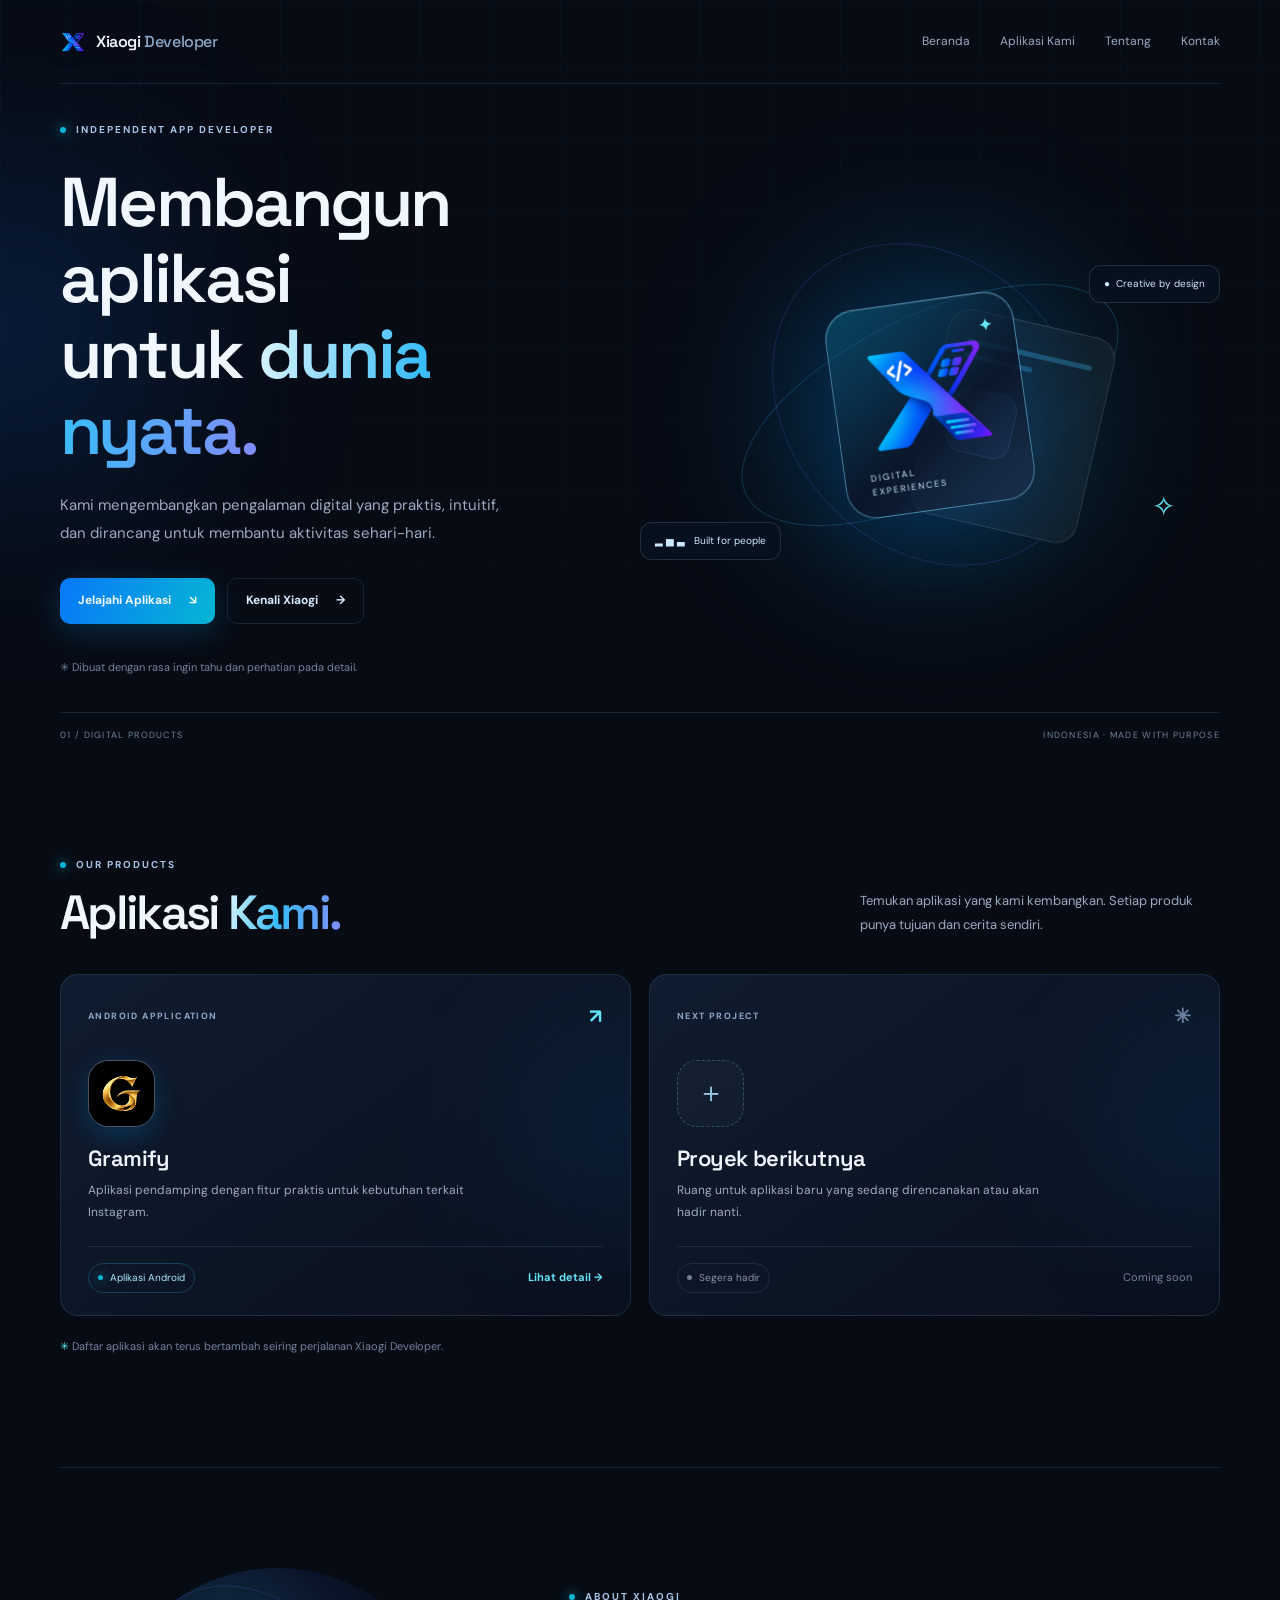
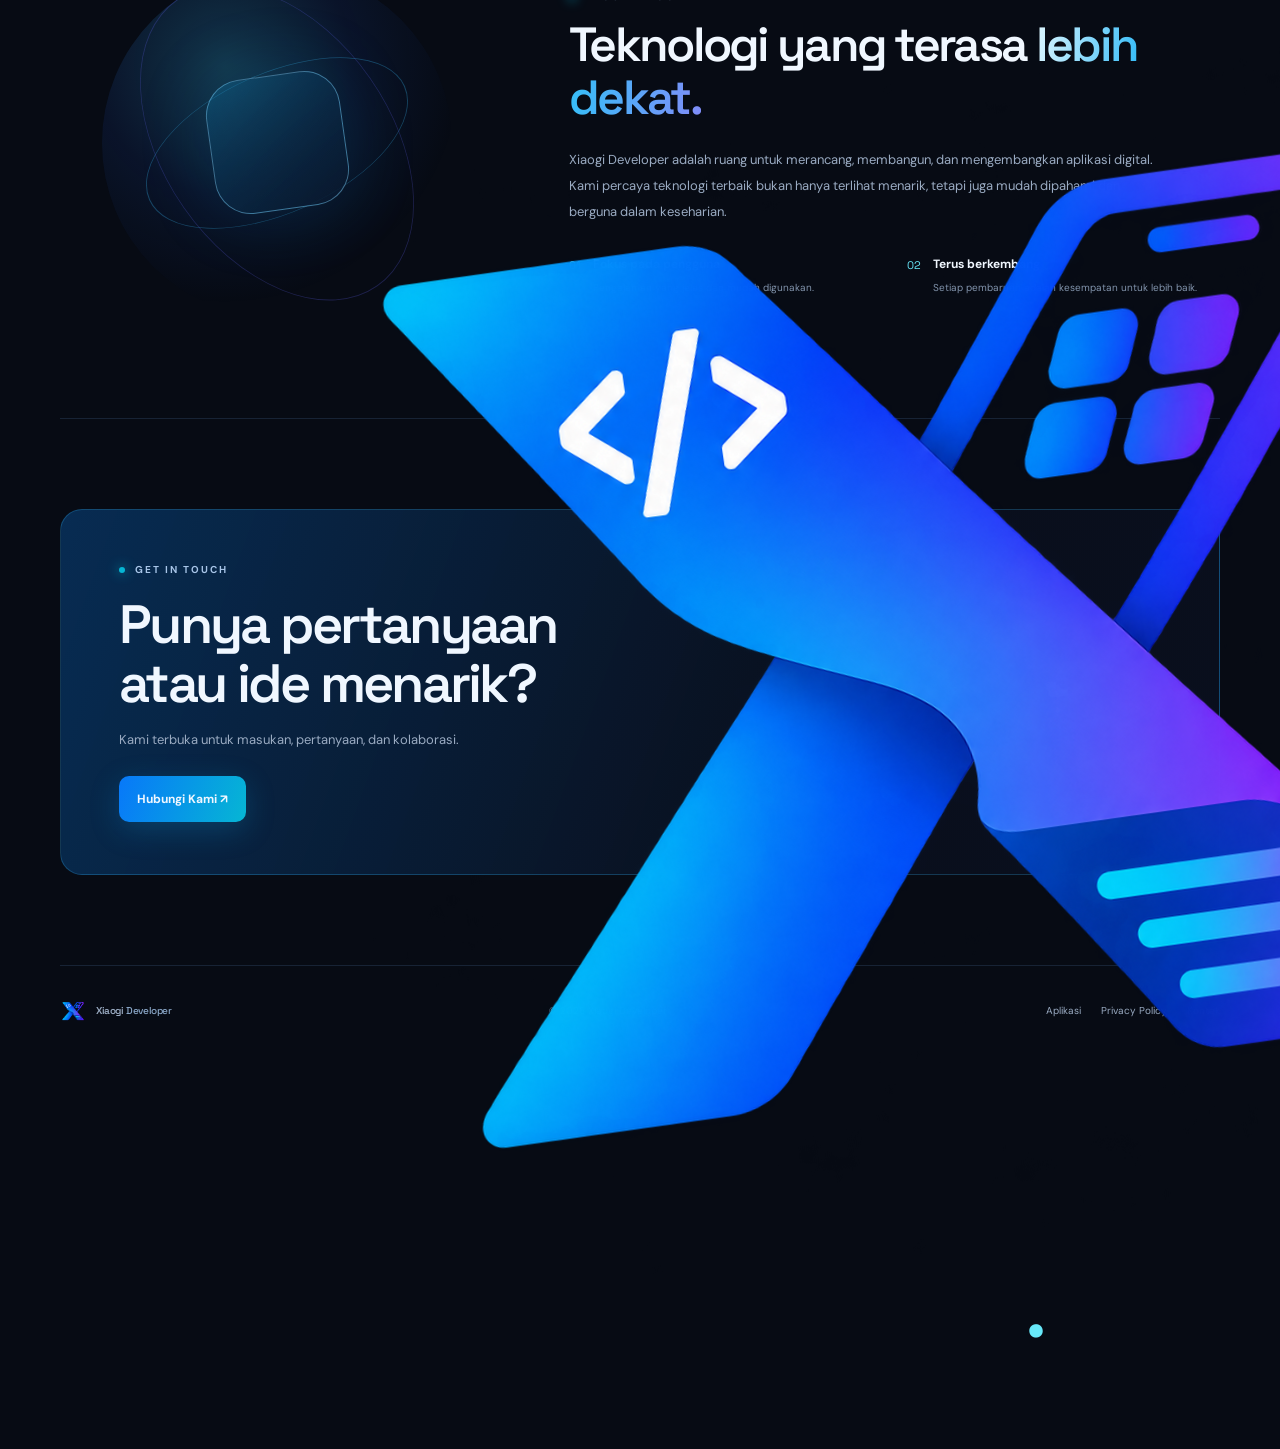
==== commit f5ddd9e9: "Update index.html" ====
--- a/index.html
+++ b/index.html
@@ -67,7 +67,7 @@
 </div><p class="apps-note">✳ Daftar aplikasi akan terus bertambah seiring perjalanan Xiaogi Developer.</p></section>
 <section class="about section-wrap" id="about">
   <div class="orb">
-    <div>
+    <div class="main-tile">
       <img src="images/Logo_X.png"
          alt="logo x">
       <span>.</span>
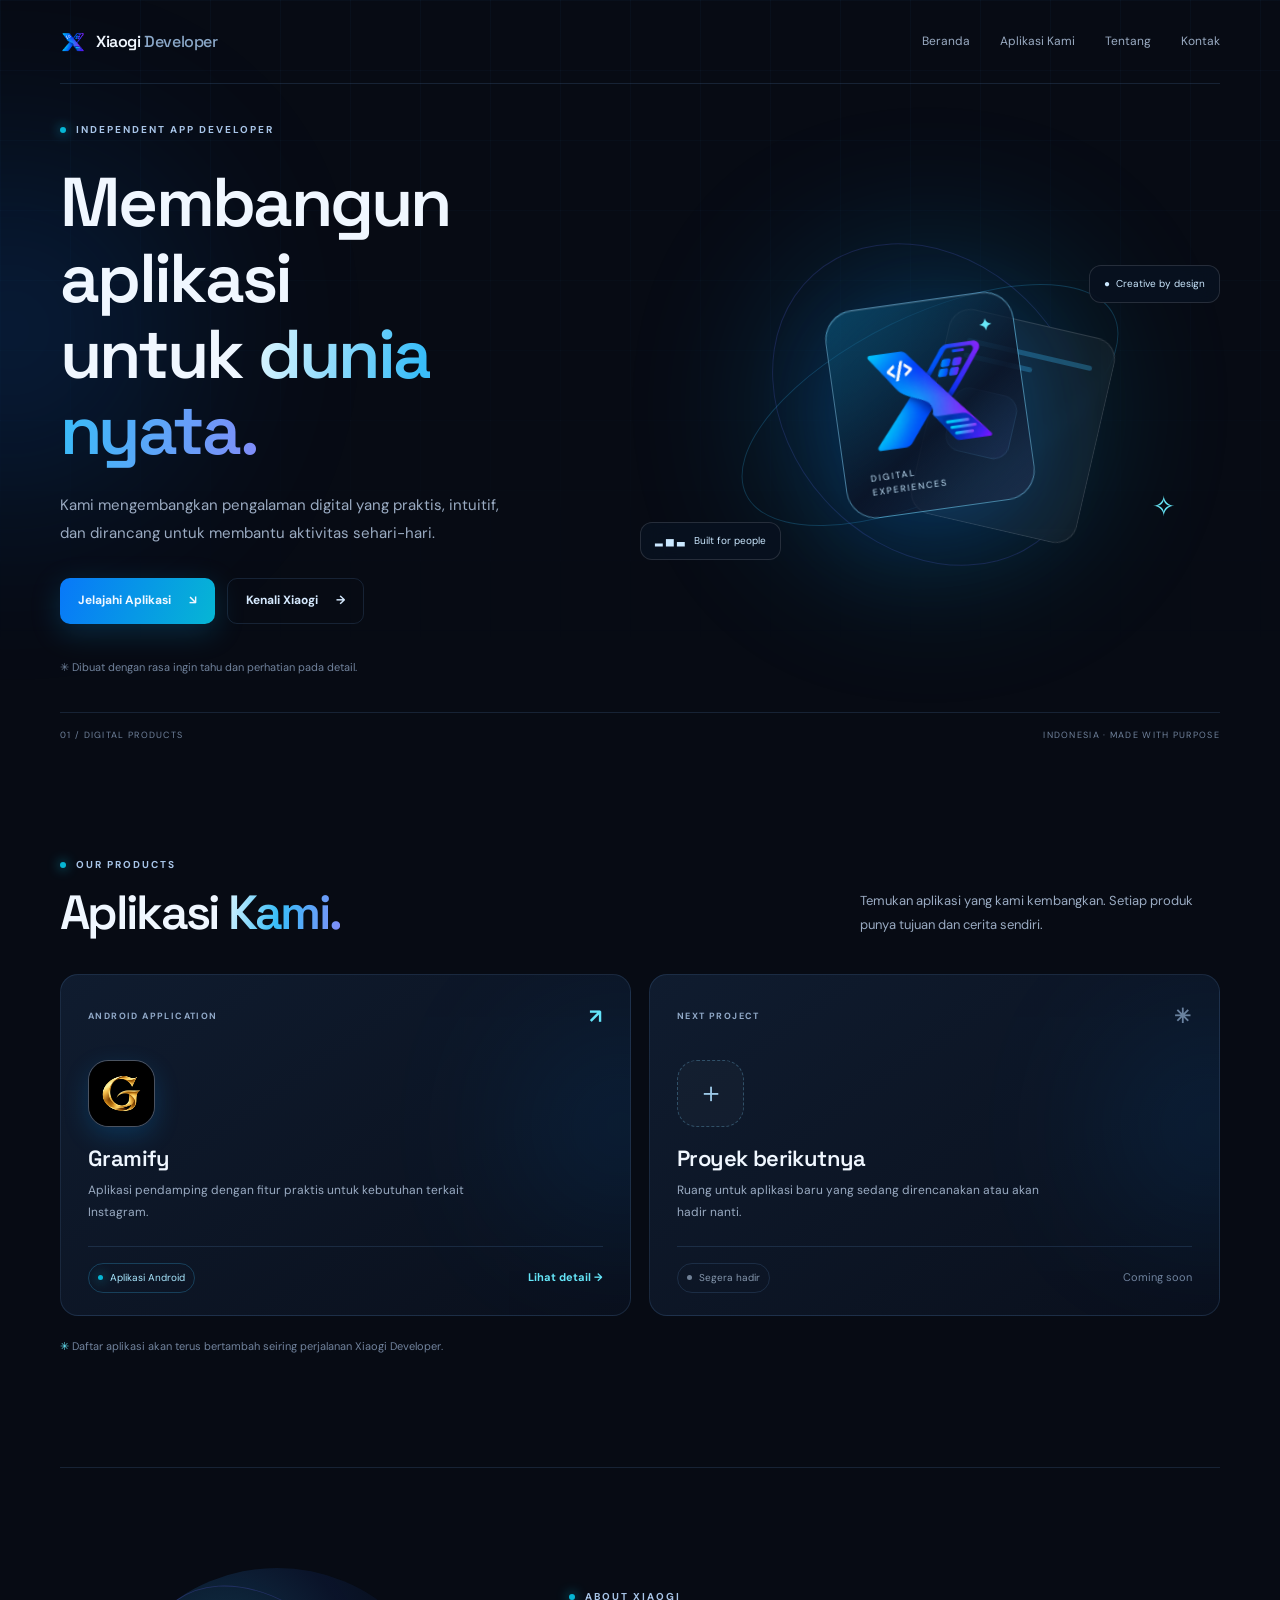
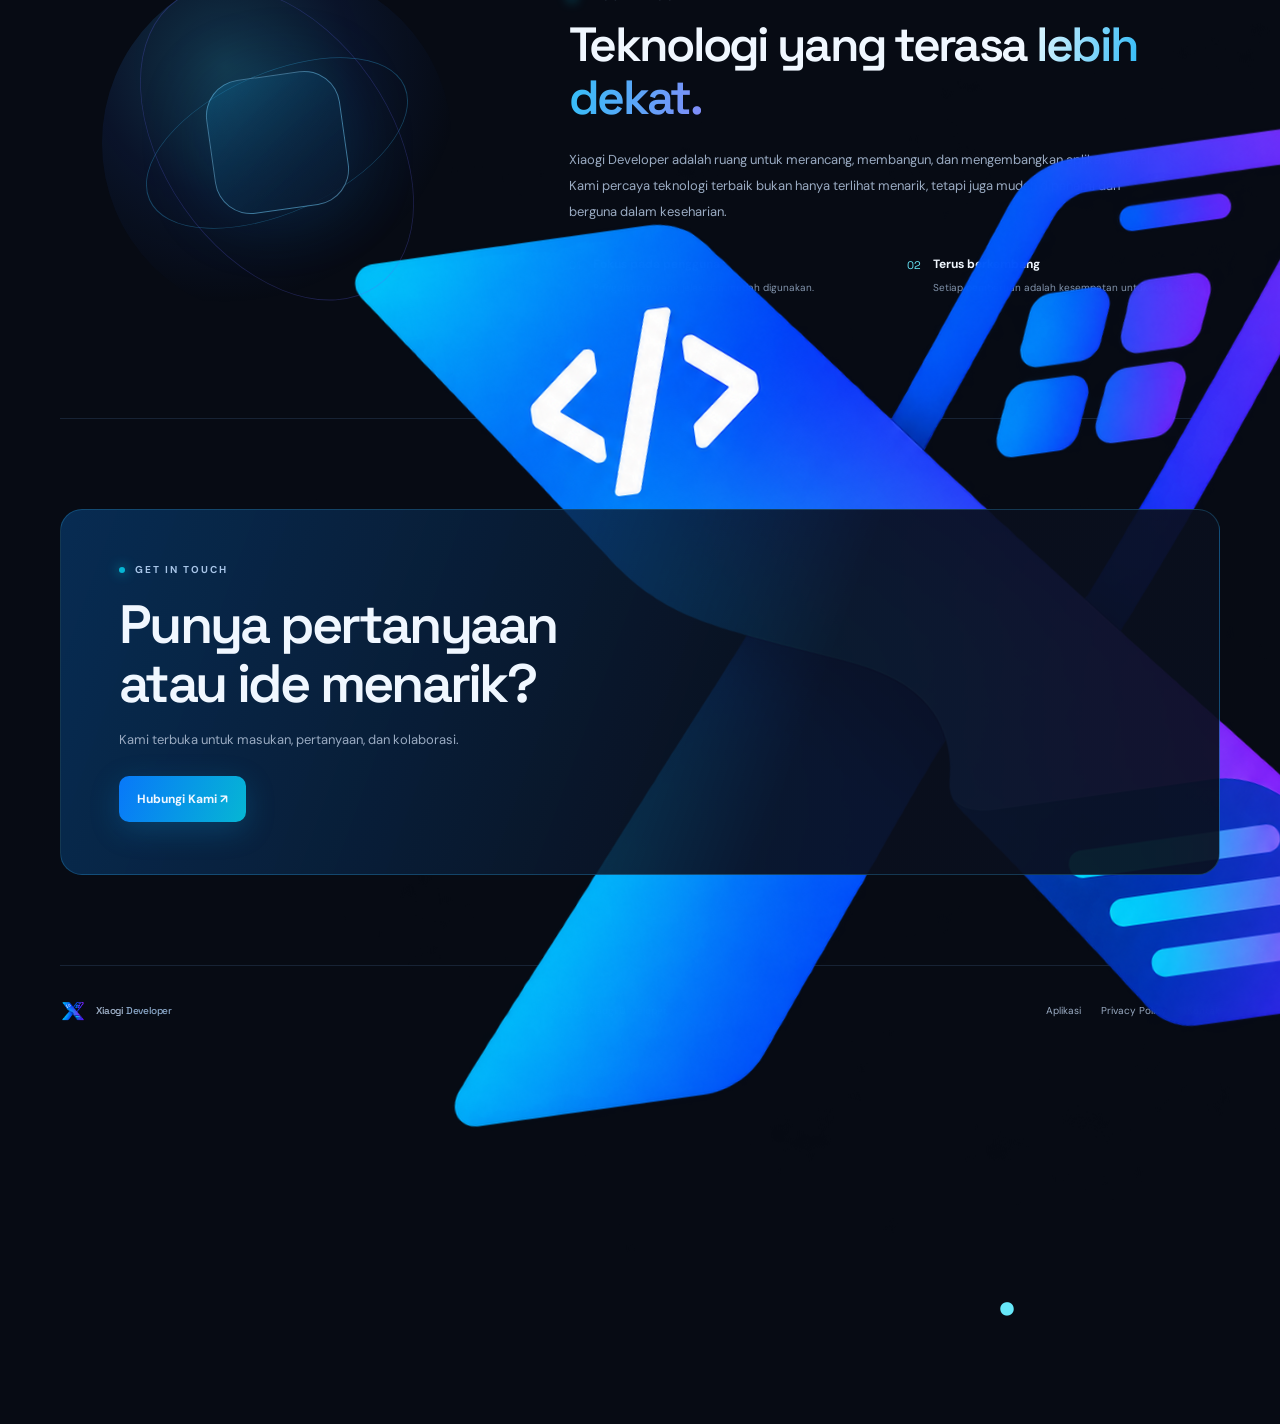
==== commit eba569dd: "Update index.html" ====
--- a/index.html
+++ b/index.html
@@ -67,11 +67,13 @@
 </div><p class="apps-note">✳ Daftar aplikasi akan terus bertambah seiring perjalanan Xiaogi Developer.</p></section>
 <section class="about section-wrap" id="about">
   <div class="orb">
-    <div class="main-tile">
+    <div>
       <img src="images/Logo_X.png"
          alt="logo x">
       <span>.</span>
-    </div></div><div class="about-copy reveal"><div class="eyebrow"><i></i> ABOUT XIAOGI</div><h2>Teknologi yang terasa <span class="gradient">lebih dekat.</span></h2><p>Xiaogi Developer adalah ruang untuk merancang, membangun, dan mengembangkan aplikasi digital. Kami percaya teknologi terbaik bukan hanya terlihat menarik, tetapi juga mudah dipahami dan berguna dalam keseharian.</p><div class="principles"><div><b>01</b><span><strong>Fokus pada pengguna</strong><small>Pengalaman yang jelas dan mudah digunakan.</small></span></div><div><b>02</b><span><strong>Terus berkembang</strong><small>Setiap pembaruan adalah kesempatan untuk lebih baik.</small></span></div></div></div></section>
+    </div>
+  </div>
+  <div class="about-copy reveal"><div class="eyebrow"><i></i> ABOUT XIAOGI</div><h2>Teknologi yang terasa <span class="gradient">lebih dekat.</span></h2><p>Xiaogi Developer adalah ruang untuk merancang, membangun, dan mengembangkan aplikasi digital. Kami percaya teknologi terbaik bukan hanya terlihat menarik, tetapi juga mudah dipahami dan berguna dalam keseharian.</p><div class="principles"><div><b>01</b><span><strong>Fokus pada pengguna</strong><small>Pengalaman yang jelas dan mudah digunakan.</small></span></div><div><b>02</b><span><strong>Terus berkembang</strong><small>Setiap pembaruan adalah kesempatan untuk lebih baik.</small></span></div></div></div></section>
 <section class="contact section-wrap" id="contact"><div class="contact-box reveal"><div class="eyebrow"><i></i> GET IN TOUCH</div><h2>Punya pertanyaan<br>atau ide menarik?</h2><p>Kami terbuka untuk masukan, pertanyaan, dan kolaborasi.</p><!-- Ganti email ini dengan email kontak resmi sebelum publikasi --><a class="button primary" href="mailto:ahmadijaya36@gmail.com">Hubungi Kami ↗</a></div></section>
 </main>
 <footer class="footer section-wrap">
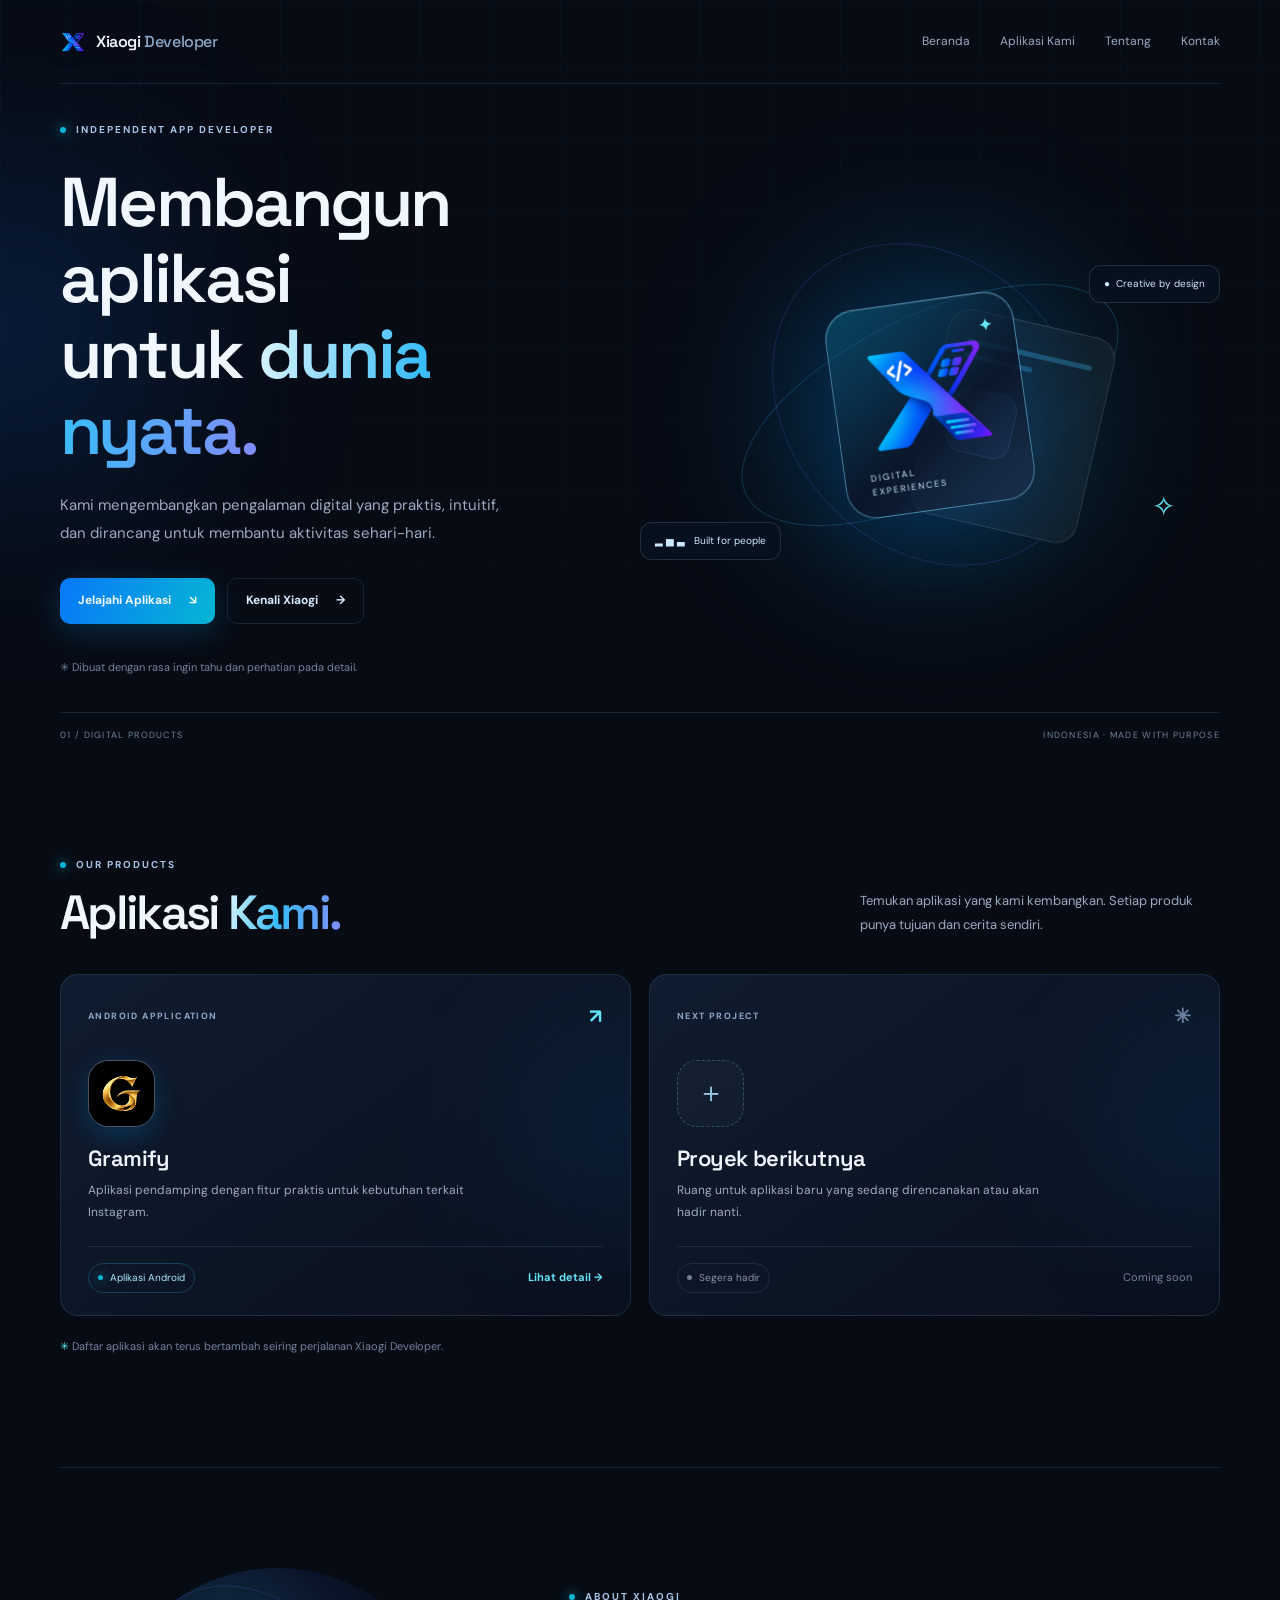
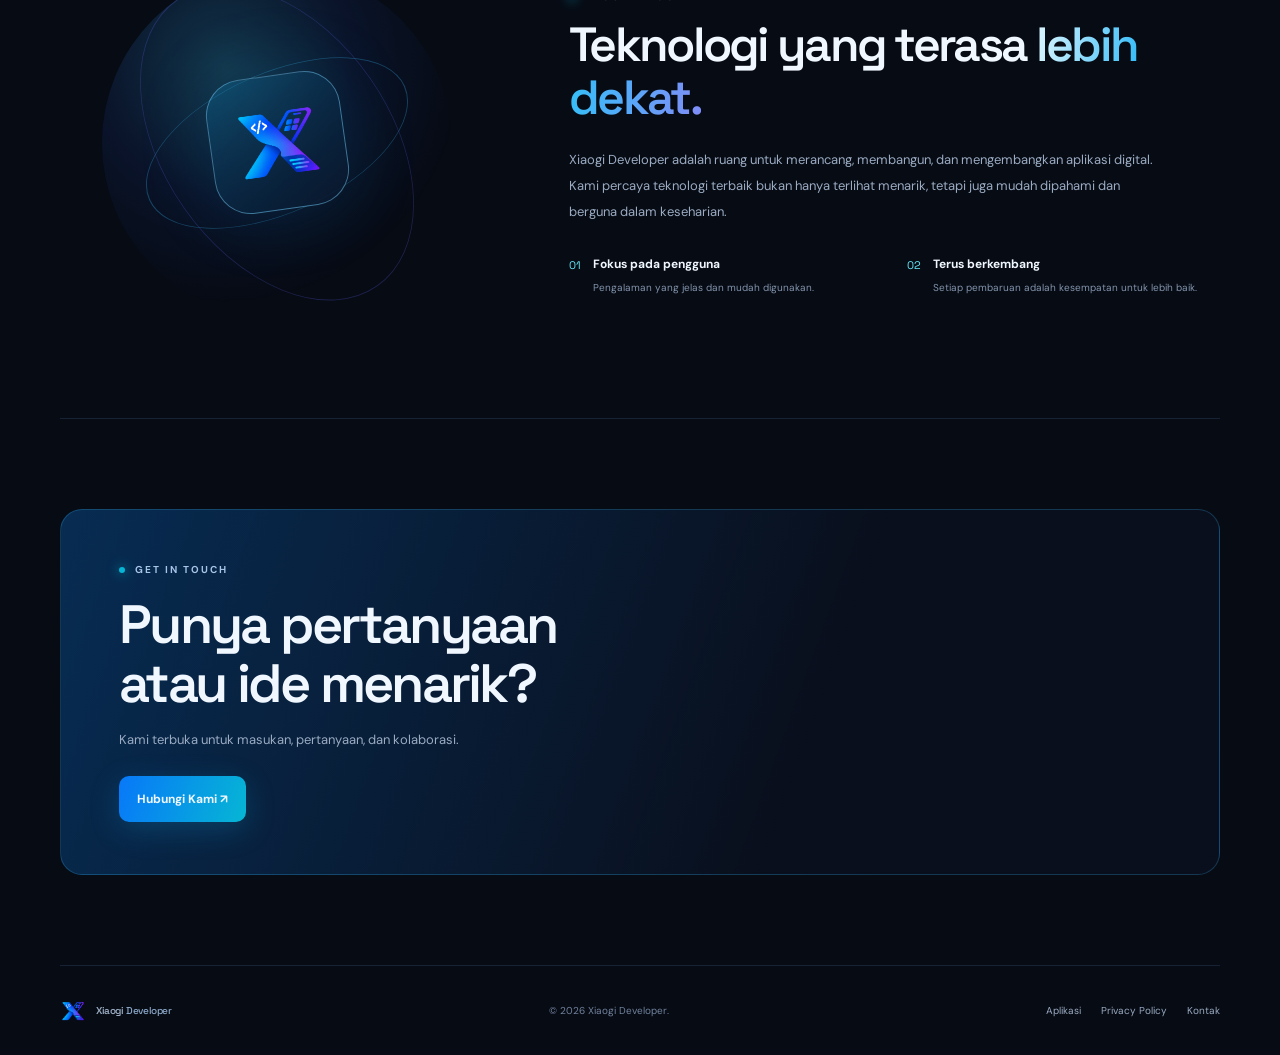
==== commit ff002ae4: "Remove empty span from logo section Removed unnecessary span element from the logo section." ====
--- a/index.html
+++ b/index.html
@@ -70,7 +70,6 @@
     <div>
       <img src="images/Logo_X.png"
          alt="logo x">
-      <span>.</span>
     </div>
   </div>
   <div class="about-copy reveal"><div class="eyebrow"><i></i> ABOUT XIAOGI</div><h2>Teknologi yang terasa <span class="gradient">lebih dekat.</span></h2><p>Xiaogi Developer adalah ruang untuk merancang, membangun, dan mengembangkan aplikasi digital. Kami percaya teknologi terbaik bukan hanya terlihat menarik, tetapi juga mudah dipahami dan berguna dalam keseharian.</p><div class="principles"><div><b>01</b><span><strong>Fokus pada pengguna</strong><small>Pengalaman yang jelas dan mudah digunakan.</small></span></div><div><b>02</b><span><strong>Terus berkembang</strong><small>Setiap pembaruan adalah kesempatan untuk lebih baik.</small></span></div></div></div></section>
--- a/style.css
+++ b/style.css
@@ -625,7 +625,6 @@
   gap: 75px;
   align-items: center;
 }
-
 .orb {
   width: min(100%, 350px);
   aspect-ratio: 1;
@@ -640,6 +639,44 @@
     rgba(37, 99, 235, .1) 38%,
     transparent 70%
   );
+}
+
+.orb > div {
+  width: 135px;
+  height: 135px;
+  box-sizing: border-box;
+  border: 1px solid rgba(125, 211, 252, .45);
+  border-radius: 36px;
+  display: flex;
+  flex-direction: column;
+  align-items: center;
+  justify-content: center;
+  gap: 0;
+  background: linear-gradient(
+    145deg,
+    rgba(14, 165, 233, .25),
+    rgba(10, 24, 46, .92)
+  );
+  box-shadow: 0 0 75px rgba(14, 165, 233, .15);
+  transform: rotate(-8deg);
+  overflow: hidden;
+  position: relative;
+  z-index: 1;
+}
+
+.orb img {
+  width: 90px;
+  height: 90px;
+  max-width: 100%;
+  max-height: 100%;
+  object-fit: contain;
+  display: block;
+  flex-shrink: 0;
+}
+
+.orb span {
+  color: #67e8f9;
+  font-size: 24px;
 }
 
 .orb:before,
@@ -678,7 +715,6 @@
 .orb span {
   color: #67e8f9;
 }
-
 .about h2 {
   max-width: 570px;
   margin-bottom: 22px;
